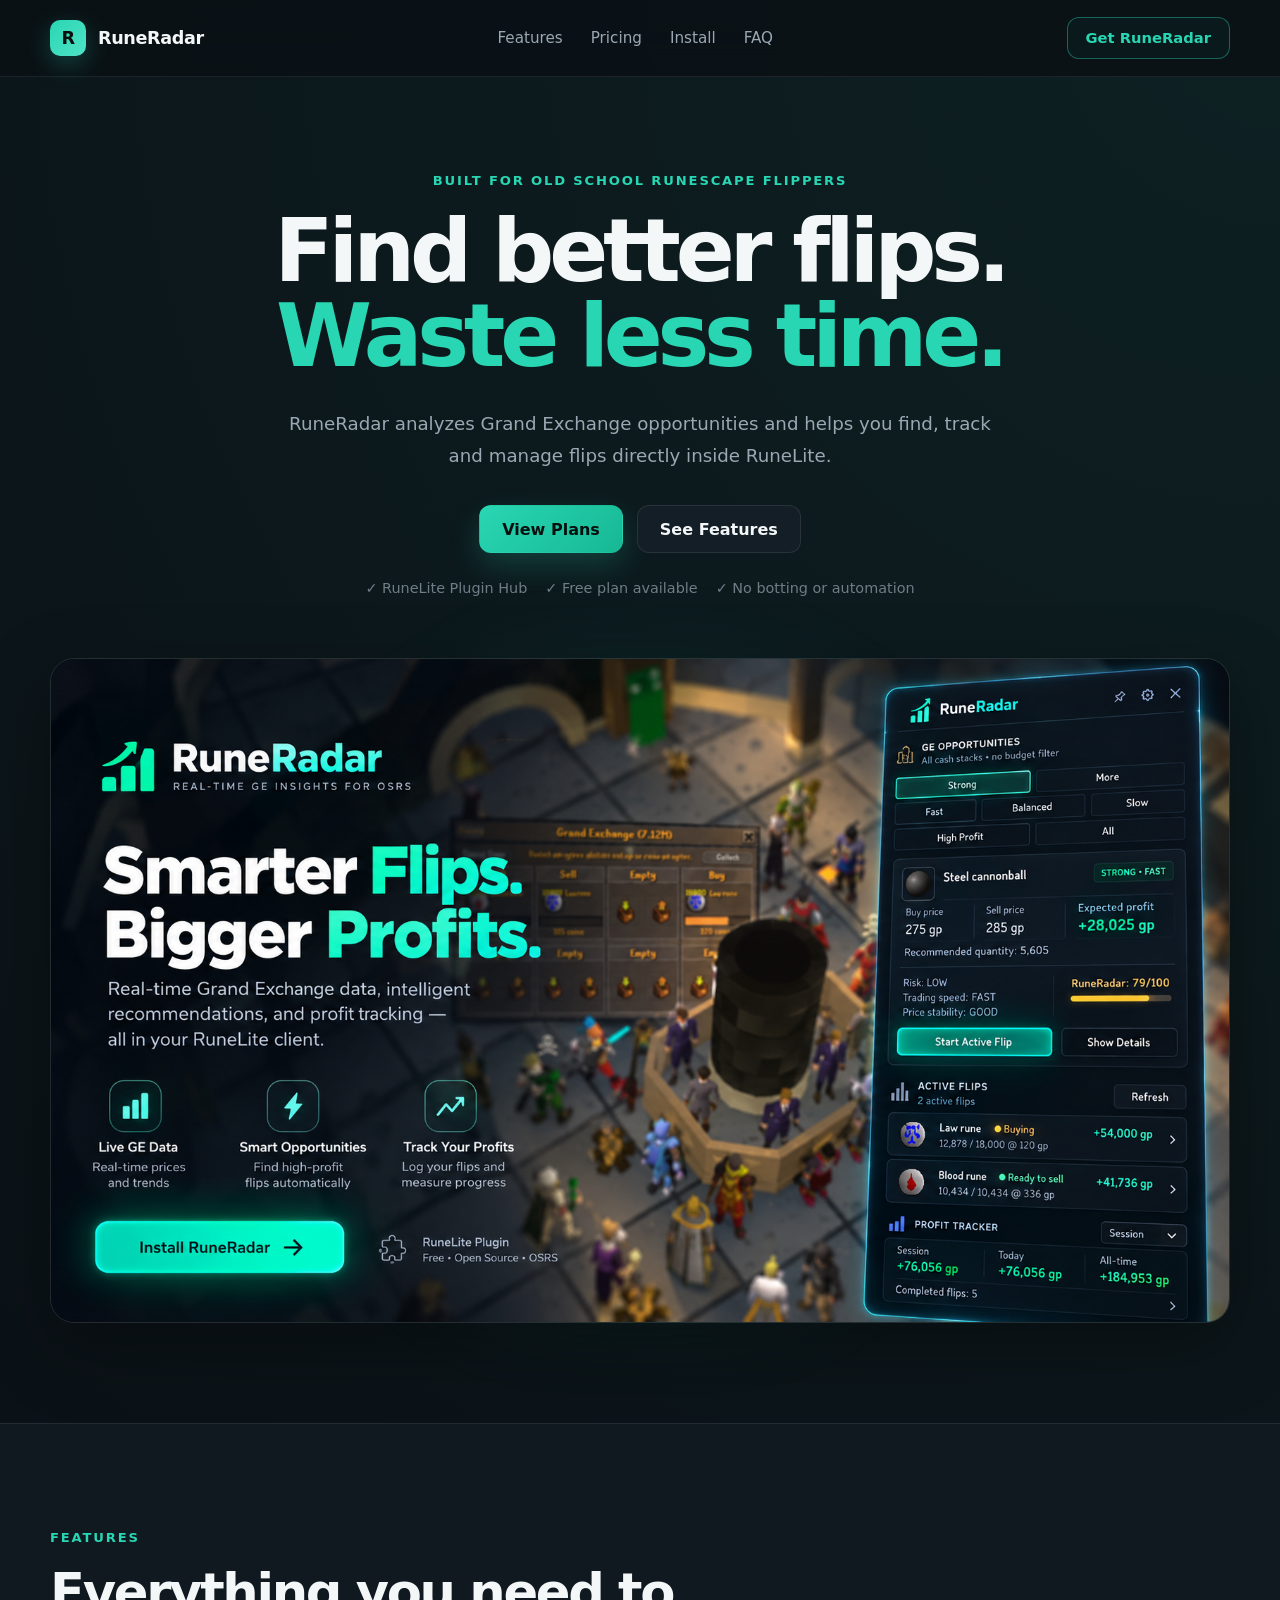
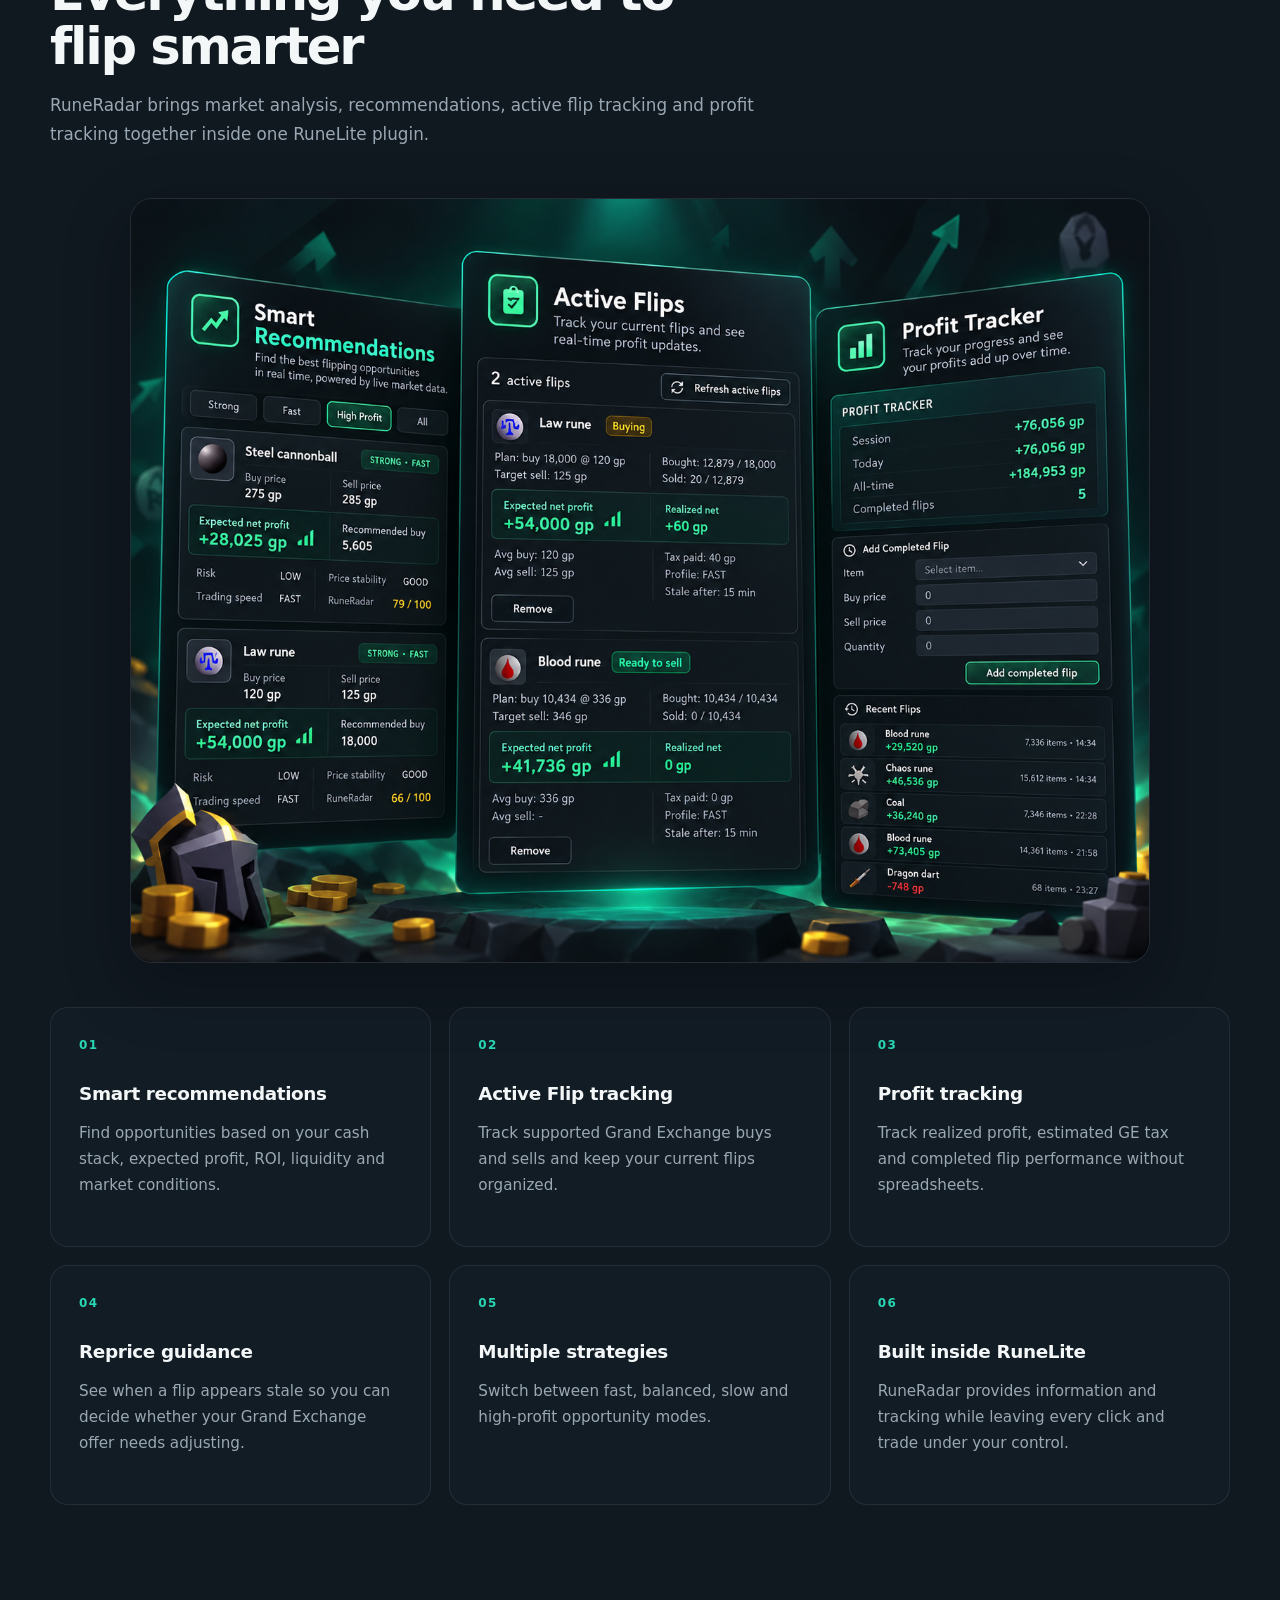
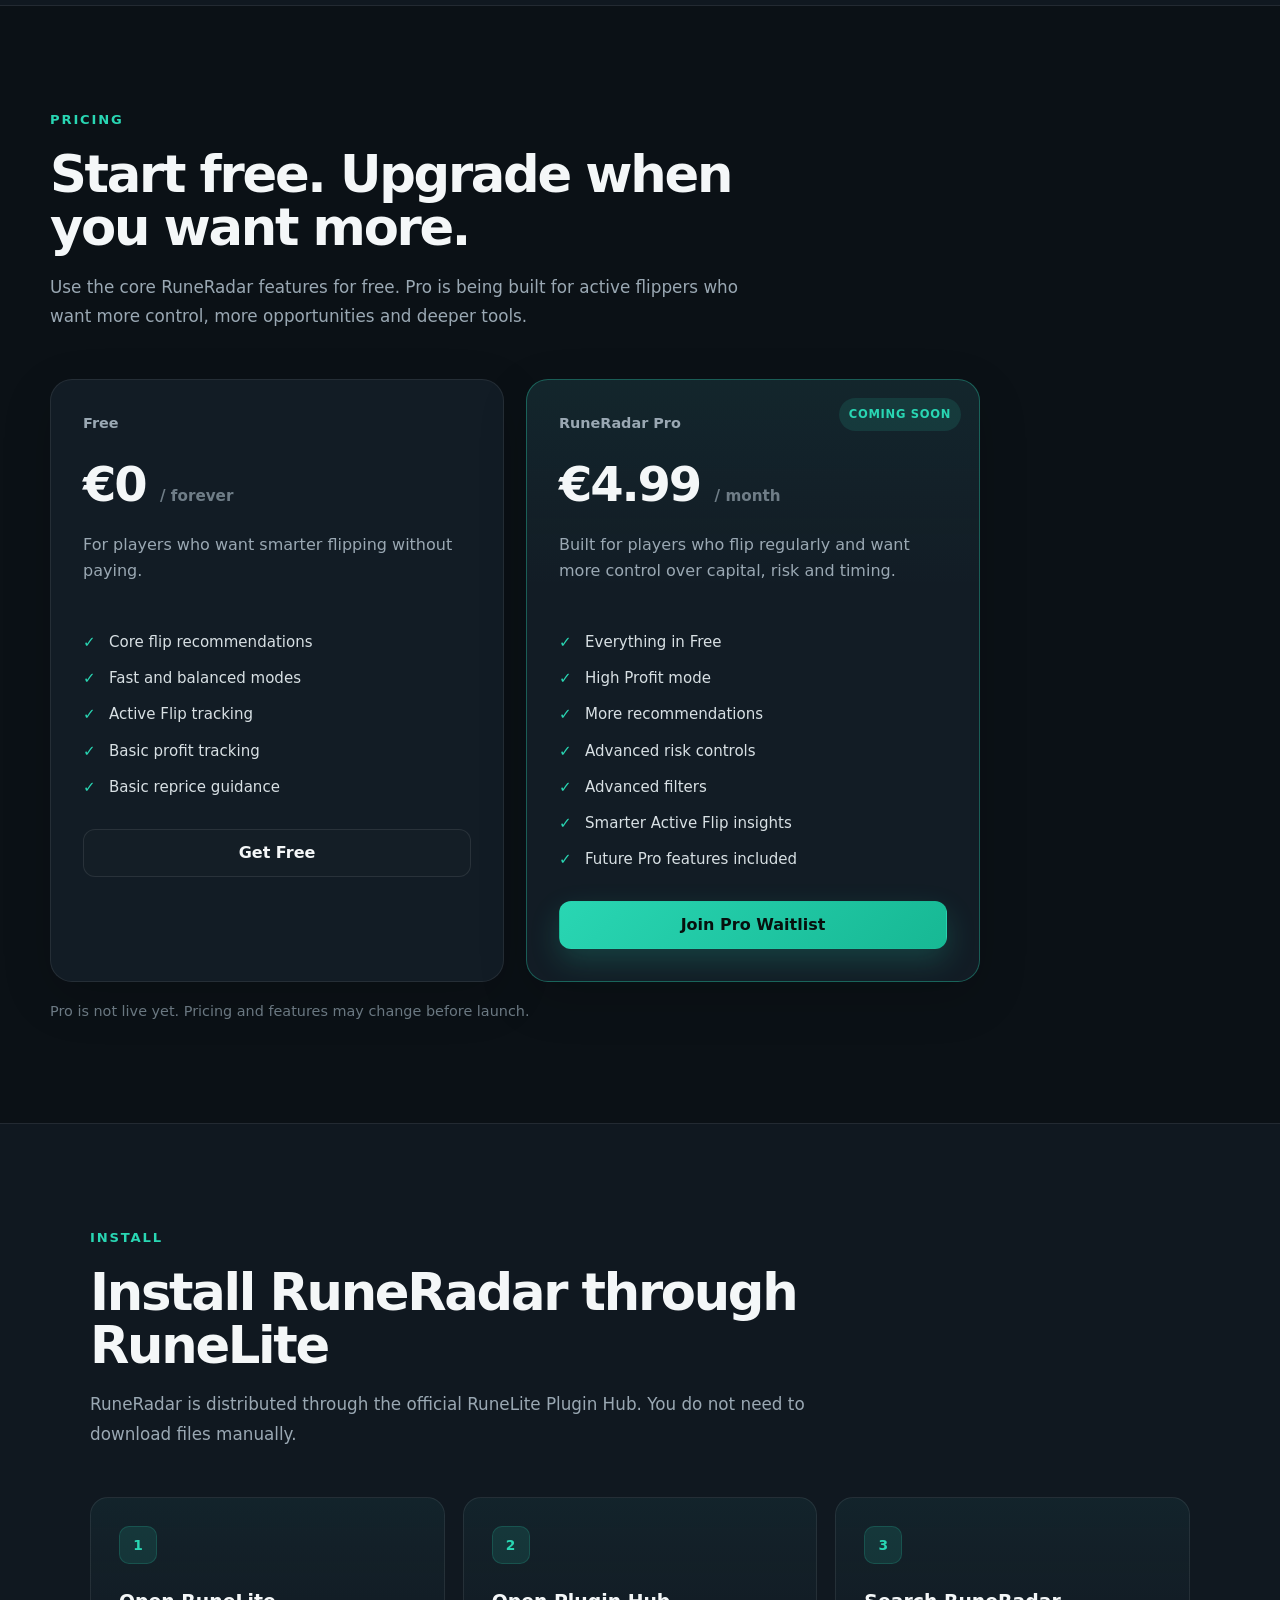
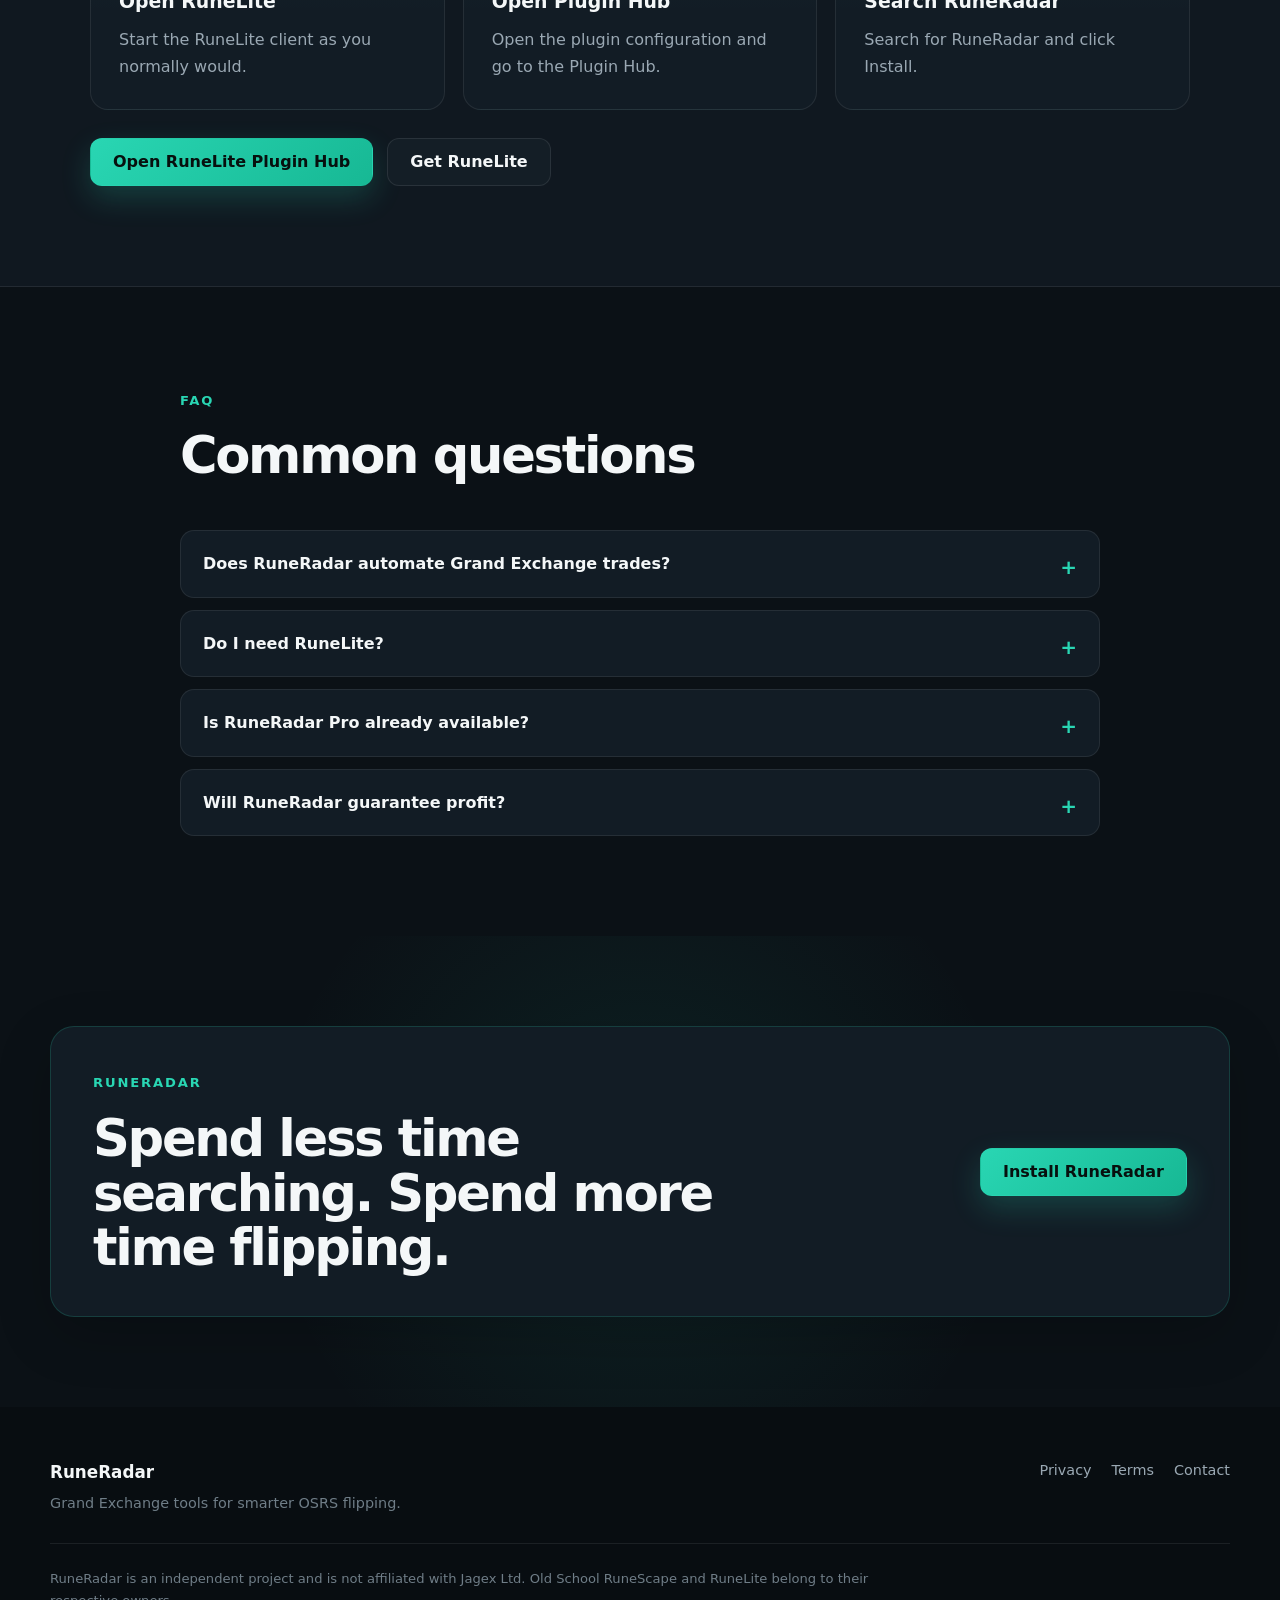
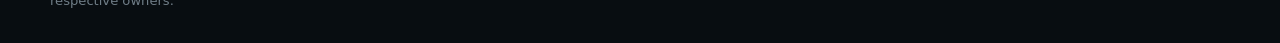
==== index.html @ 1a6849d8 "Initial RuneRadar website" ====
<!DOCTYPE html>
<html lang="en">
<head>
    <meta charset="UTF-8">
    <meta name="viewport" content="width=device-width, initial-scale=1.0">

    <title>RuneRadar - Smarter Grand Exchange Flipping</title>

    <meta
        name="description"
        content="RuneRadar helps Old School RuneScape players find, track and manage Grand Exchange flipping opportunities directly inside RuneLite."
    >

    <link rel="stylesheet" href="styles.css">
</head>

<body>

    <header class="site-header">
        <div class="container nav">

            <a class="brand" href="#top">
                <div class="brand-icon">R</div>
                <span>RuneRadar</span>
            </a>

            <nav class="nav-links">
                <a href="#features">Features</a>
                <a href="#pricing">Pricing</a>
                <a href="#install">Install</a>
                <a href="#faq">FAQ</a>
            </nav>

            <a
                class="button button-small button-outline"
                href="#install"
            >
                Get RuneRadar
            </a>

        </div>
    </header>

    <main id="top">

        <section class="hero">

            <div class="container">

                <div class="hero-copy hero-copy-centered">

                    <div class="eyebrow">
                        Built for Old School RuneScape flippers
                    </div>

                    <h1>
                        Find better flips.
                        <span>Waste less time.</span>
                    </h1>

                    <p class="hero-text">
                        RuneRadar analyzes Grand Exchange opportunities and helps you
                        find, track and manage flips directly inside RuneLite.
                    </p>

                    <div class="hero-actions">
                        <a class="button button-primary" href="#pricing">
                            View Plans
                        </a>

                        <a class="button button-secondary" href="#features">
                            See Features
                        </a>
                    </div>

                    <div class="hero-notes">
                        <span>✓ RuneLite Plugin Hub</span>
                        <span>✓ Free plan available</span>
                        <span>✓ No botting or automation</span>
                    </div>

                </div>

                <div class="hero-product">
                    <img
                        src="assets/runeradar-hero.png"
                        alt="RuneRadar Grand Exchange flipping dashboard"
                    >
                </div>

            </div>

        </section>

        <section class="section section-dark" id="features">

            <div class="container">

                <div class="section-heading">
                    <p class="eyebrow">Features</p>

                    <h2>
                        Everything you need to flip smarter
                    </h2>

                    <p>
                        RuneRadar brings market analysis, recommendations,
                        active flip tracking and profit tracking together
                        inside one RuneLite plugin.
                    </p>
                </div>

                <div class="features-showcase">
                    <img
                        src="assets/runeradar-features.png"
                        alt="RuneRadar recommendations, active flips and profit tracker"
                    >
                </div>

                <div class="feature-grid">

                    <article class="feature-card">
                        <div class="feature-number">01</div>

                        <h3>
                            Smart recommendations
                        </h3>

                        <p>
                            Find opportunities based on your cash stack,
                            expected profit, ROI, liquidity and market conditions.
                        </p>
                    </article>

                    <article class="feature-card">
                        <div class="feature-number">02</div>

                        <h3>
                            Active Flip tracking
                        </h3>

                        <p>
                            Track supported Grand Exchange buys and sells
                            and keep your current flips organized.
                        </p>
                    </article>

                    <article class="feature-card">
                        <div class="feature-number">03</div>

                        <h3>
                            Profit tracking
                        </h3>

                        <p>
                            Track realized profit, estimated GE tax and
                            completed flip performance without spreadsheets.
                        </p>
                    </article>

                    <article class="feature-card">
                        <div class="feature-number">04</div>

                        <h3>
                            Reprice guidance
                        </h3>

                        <p>
                            See when a flip appears stale so you can decide
                            whether your Grand Exchange offer needs adjusting.
                        </p>
                    </article>

                    <article class="feature-card">
                        <div class="feature-number">05</div>

                        <h3>
                            Multiple strategies
                        </h3>

                        <p>
                            Switch between fast, balanced, slow and
                            high-profit opportunity modes.
                        </p>
                    </article>

                    <article class="feature-card">
                        <div class="feature-number">06</div>

                        <h3>
                            Built inside RuneLite
                        </h3>

                        <p>
                            RuneRadar provides information and tracking while
                            leaving every click and trade under your control.
                        </p>
                    </article>

                </div>

            </div>

        </section>

        <section class="section" id="pricing">

            <div class="container">

                <div class="section-heading">

                    <p class="eyebrow">
                        Pricing
                    </p>

                    <h2>
                        Start free. Upgrade when you want more.
                    </h2>

                    <p>
                        Use the core RuneRadar features for free.
                        Pro is being built for active flippers who want
                        more control, more opportunities and deeper tools.
                    </p>

                </div>

                <div class="pricing-grid">

                    <article class="price-card">

                        <p class="price-name">
                            Free
                        </p>

                        <div class="price">
                            €0
                            <span>/ forever</span>
                        </div>

                        <p class="price-description">
                            For players who want smarter flipping without paying.
                        </p>

                        <ul>
                            <li>Core flip recommendations</li>
                            <li>Fast and balanced modes</li>
                            <li>Active Flip tracking</li>
                            <li>Basic profit tracking</li>
                            <li>Basic reprice guidance</li>
                        </ul>

                        <a
                            class="button button-secondary full-width"
                            href="#install"
                        >
                            Get Free
                        </a>

                    </article>

                    <article class="price-card price-card-pro">

                        <div class="popular-badge">
                            Coming Soon
                        </div>

                        <p class="price-name">
                            RuneRadar Pro
                        </p>

                        <div class="price">
                            €4.99
                            <span>/ month</span>
                        </div>

                        <p class="price-description">
                            Built for players who flip regularly and want
                            more control over capital, risk and timing.
                        </p>

                        <ul>
                            <li>Everything in Free</li>
                            <li>High Profit mode</li>
                            <li>More recommendations</li>
                            <li>Advanced risk controls</li>
                            <li>Advanced filters</li>
                            <li>Smarter Active Flip insights</li>
                            <li>Future Pro features included</li>
                        </ul>

                        <button
                            class="button button-primary full-width"
                            id="upgradeButton"
                            type="button"
                        >
                            Join Pro Waitlist
                        </button>

                    </article>

                </div>

                <p class="pricing-note">
                    Pro is not live yet. Pricing and features may change before launch.
                </p>

            </div>

        </section>

        <section class="section section-dark" id="install">

            <div class="container install-container">

                <div class="section-heading">
                    <p class="eyebrow">Install</p>

                    <h2>
                        Install RuneRadar through RuneLite
                    </h2>

                    <p>
                        RuneRadar is distributed through the official RuneLite
                        Plugin Hub. You do not need to download files manually.
                    </p>
                </div>

                <div class="install-grid">

                    <article class="install-step">
                        <div class="install-number">1</div>
                        <h3>Open RuneLite</h3>
                        <p>
                            Start the RuneLite client as you normally would.
                        </p>
                    </article>

                    <article class="install-step">
                        <div class="install-number">2</div>
                        <h3>Open Plugin Hub</h3>
                        <p>
                            Open the plugin configuration and go to the Plugin Hub.
                        </p>
                    </article>

                    <article class="install-step">
                        <div class="install-number">3</div>
                        <h3>Search RuneRadar</h3>
                        <p>
                            Search for RuneRadar and click Install.
                        </p>
                    </article>

                </div>

                <div class="install-actions">
                    <a
                        class="button button-primary"
                        href="https://runelite.net/plugin-hub/"
                        target="_blank"
                        rel="noopener noreferrer"
                    >
                        Open RuneLite Plugin Hub
                    </a>

                    <a
                        class="button button-secondary"
                        href="https://runelite.net/"
                        target="_blank"
                        rel="noopener noreferrer"
                    >
                        Get RuneLite
                    </a>
                </div>

            </div>

        </section>

        <section class="section" id="faq">

            <div class="container faq-container">

                <div class="section-heading">

                    <p class="eyebrow">
                        FAQ
                    </p>

                    <h2>
                        Common questions
                    </h2>

                </div>

                <div class="faq-list">

                    <details>

                        <summary>
                            Does RuneRadar automate Grand Exchange trades?
                        </summary>

                        <p>
                            No. RuneRadar provides market information,
                            tracking and guidance. You remain in control
                            of all clicks and trades.
                        </p>

                    </details>

                    <details>

                        <summary>
                            Do I need RuneLite?
                        </summary>

                        <p>
                            Yes. RuneRadar is built as a RuneLite plugin
                            and is distributed through the RuneLite Plugin Hub.
                        </p>

                    </details>

                    <details>

                        <summary>
                            Is RuneRadar Pro already available?
                        </summary>

                        <p>
                            Not yet. The Pro version is being prepared
                            alongside the payment and account system.
                        </p>

                    </details>

                    <details>

                        <summary>
                            Will RuneRadar guarantee profit?
                        </summary>

                        <p>
                            No. Grand Exchange prices change constantly.
                            RuneRadar helps surface opportunities,
                            but every trade still carries market risk.
                        </p>

                    </details>

                </div>

            </div>

        </section>

        <section class="final-cta">

            <div class="container final-cta-inner">

                <div>

                    <p class="eyebrow">
                        RuneRadar
                    </p>

                    <h2>
                        Spend less time searching.
                        Spend more time flipping.
                    </h2>

                </div>

                <a
                    class="button button-primary"
                    href="#install"
                >
                    Install RuneRadar
                </a>

            </div>

        </section>

    </main>

    <footer class="site-footer">

        <div class="container footer-content">

            <div>
                <strong>
                    RuneRadar
                </strong>

                <p>
                    Grand Exchange tools for smarter OSRS flipping.
                </p>
            </div>

            <div class="footer-links">
                <a href="privacy.html">Privacy</a>
                <a href="terms.html">Terms</a>
                <a href="contact.html">Contact</a>
            </div>

        </div>

        <div class="container footer-bottom">

            <p>
                RuneRadar is an independent project and is not affiliated with
                Jagex Ltd. Old School RuneScape and RuneLite belong to their
                respective owners.
            </p>

        </div>

    </footer>

    <script src="script.js"></script>

</body>
</html>
---- styles.css ----
:root {
    --bg: #0b1116;
    --bg-soft: #101820;
    --bg-card: #121c25;
    --bg-card-hover: #17232d;
    --line: rgba(255, 255, 255, 0.08);

    --text: #f4f7f8;
    --muted: #9aa8b3;
    --muted-2: #6f7d87;

    --accent: #29d6b3;
    --accent-2: #17b894;
    --accent-soft: rgba(41, 214, 179, 0.12);

    --gold: #f0c25a;
    --danger: #ff7070;

    --radius: 18px;
    --container: 1180px;

    --shadow: 0 24px 70px rgba(0, 0, 0, 0.34);
}

* {
    box-sizing: border-box;
    margin: 0;
    padding: 0;
}

html {
    scroll-behavior: smooth;
}

body {
    min-height: 100vh;
    background:
        radial-gradient(
            circle at top right,
            rgba(41, 214, 179, 0.08),
            transparent 30%
        ),
        var(--bg);
    color: var(--text);
    font-family:
        Inter,
        ui-sans-serif,
        system-ui,
        -apple-system,
        BlinkMacSystemFont,
        "Segoe UI",
        sans-serif;
    line-height: 1.6;
}

a {
    color: inherit;
    text-decoration: none;
}

button,
a {
    -webkit-tap-highlight-color: transparent;
}

button {
    font: inherit;
}

img {
    max-width: 100%;
}

.container {
    width: min(calc(100% - 40px), var(--container));
    margin: 0 auto;
}

/* HEADER */

.site-header {
    position: sticky;
    top: 0;
    z-index: 100;
    background: rgba(11, 17, 22, 0.86);
    backdrop-filter: blur(18px);
    border-bottom: 1px solid var(--line);
}

.nav {
    min-height: 76px;
    display: flex;
    align-items: center;
    justify-content: space-between;
    gap: 24px;
}

.brand {
    display: inline-flex;
    align-items: center;
    gap: 12px;
    font-weight: 800;
    font-size: 1.1rem;
    letter-spacing: -0.02em;
}

.brand-icon {
    width: 36px;
    height: 36px;
    display: grid;
    place-items: center;
    border-radius: 10px;
    background:
        linear-gradient(
            135deg,
            var(--accent),
            #4fe3c7
        );
    color: #07100e;
    font-weight: 900;
    box-shadow: 0 8px 24px rgba(41, 214, 179, 0.25);
}

.nav-links {
    display: flex;
    align-items: center;
    gap: 28px;
}

.nav-links a {
    color: var(--muted);
    font-size: 0.95rem;
    transition:
        color 0.2s ease,
        transform 0.2s ease;
}

.nav-links a:hover {
    color: var(--text);
    transform: translateY(-1px);
}

/* BUTTONS */

.button {
    min-height: 48px;
    display: inline-flex;
    align-items: center;
    justify-content: center;
    padding: 0 22px;
    border-radius: 12px;
    border: 1px solid transparent;
    font-weight: 800;
    cursor: pointer;
    transition:
        transform 0.2s ease,
        background 0.2s ease,
        border-color 0.2s ease,
        box-shadow 0.2s ease;
}

.button:hover {
    transform: translateY(-2px);
}

.button-small {
    min-height: 42px;
    padding: 0 18px;
    font-size: 0.92rem;
}

.button-primary {
    background:
        linear-gradient(
            135deg,
            var(--accent),
            var(--accent-2)
        );
    color: #07100e;
    box-shadow: 0 12px 30px rgba(41, 214, 179, 0.2);
}

.button-primary:hover {
    box-shadow: 0 14px 36px rgba(41, 214, 179, 0.3);
}

.button-secondary {
    background: #141e26;
    border-color: rgba(255, 255, 255, 0.09);
    color: var(--text);
}

.button-secondary:hover {
    background: #19252e;
    border-color: rgba(255, 255, 255, 0.15);
}

.button-outline {
    border-color: rgba(41, 214, 179, 0.4);
    color: var(--accent);
    background: rgba(41, 214, 179, 0.04);
}

.button-outline:hover {
    background: rgba(41, 214, 179, 0.1);
}

.full-width {
    width: 100%;
}

/* HERO */

.hero {
    padding: 90px 0 100px;
    overflow: hidden;
}

.hero-copy-centered {
    max-width: 860px;
    margin: 0 auto;
    text-align: center;
}

.eyebrow {
    display: inline-flex;
    align-items: center;
    gap: 8px;
    color: var(--accent);
    font-size: 0.82rem;
    font-weight: 900;
    text-transform: uppercase;
    letter-spacing: 0.14em;
    margin-bottom: 18px;
}

.hero h1 {
    font-size: clamp(3.2rem, 6.8vw, 6.2rem);
    line-height: 0.98;
    letter-spacing: -0.06em;
}

.hero h1 span {
    display: block;
    color: var(--accent);
}

.hero-text {
    max-width: 720px;
    margin: 28px auto 0;
    color: var(--muted);
    font-size: 1.14rem;
    line-height: 1.75;
}

.hero-actions {
    display: flex;
    justify-content: center;
    flex-wrap: wrap;
    gap: 14px;
    margin-top: 34px;
}

.hero-notes {
    display: flex;
    justify-content: center;
    flex-wrap: wrap;
    gap: 18px;
    margin-top: 24px;
    color: var(--muted-2);
    font-size: 0.9rem;
}

.hero-product {
    position: relative;
    margin-top: 58px;
    border-radius: 26px;
}

.hero-product::before {
    content: "";
    position: absolute;
    inset: -40px 8%;
    z-index: -1;
    background:
        radial-gradient(
            circle at center,
            rgba(41, 214, 179, 0.18),
            transparent 66%
        );
    filter: blur(26px);
}

.hero-product img {
    display: block;
    width: 100%;
    max-width: 1180px;
    margin: 0 auto;
    border-radius: 24px;
    border: 1px solid rgba(255, 255, 255, 0.1);
    box-shadow: var(--shadow);
}

/* GENERAL SECTIONS */

.section {
    padding: 100px 0;
}

.section-dark {
    background: var(--bg-soft);
    border-top: 1px solid var(--line);
    border-bottom: 1px solid var(--line);
}

.section-heading {
    max-width: 720px;
    margin-bottom: 48px;
}

.section-heading h1,
.section-heading h2 {
    line-height: 1.04;
    letter-spacing: -0.045em;
}

.section-heading h1 {
    font-size: clamp(2.4rem, 4.8vw, 4.4rem);
}

.section-heading h2 {
    font-size: clamp(2.1rem, 4vw, 3.7rem);
}

.section-heading > p:not(.eyebrow) {
    margin-top: 18px;
    color: var(--muted);
    font-size: 1.05rem;
    line-height: 1.75;
}

/* FEATURE SHOWCASE */

.features-showcase {
    position: relative;
    margin-bottom: 44px;
}

.features-showcase::before {
    content: "";
    position: absolute;
    inset: 10% 12%;
    z-index: 0;
    background:
        radial-gradient(
            circle,
            rgba(41, 214, 179, 0.16),
            transparent 68%
        );
    filter: blur(34px);
}

.features-showcase img {
    position: relative;
    z-index: 1;
    display: block;
    width: 100%;
    max-width: 1020px;
    margin: 0 auto;
    border-radius: 22px;
    border: 1px solid rgba(255, 255, 255, 0.09);
    box-shadow: 0 22px 65px rgba(0, 0, 0, 0.28);
}

/* FEATURE CARDS */

.feature-grid {
    display: grid;
    grid-template-columns: repeat(3, minmax(0, 1fr));
    gap: 18px;
}

.feature-card {
    min-height: 240px;
    padding: 28px;
    border-radius: var(--radius);
    border: 1px solid var(--line);
    background: var(--bg-card);
    transition:
        transform 0.2s ease,
        background 0.2s ease,
        border-color 0.2s ease;
}

.feature-card:hover {
    transform: translateY(-4px);
    background: var(--bg-card-hover);
    border-color: rgba(41, 214, 179, 0.18);
}

.feature-number {
    color: var(--accent);
    font-size: 0.75rem;
    font-weight: 900;
    letter-spacing: 0.12em;
    margin-bottom: 24px;
}

.feature-card h2,
.feature-card h3 {
    letter-spacing: -0.02em;
}

.feature-card h2 {
    font-size: 1.35rem;
    margin-bottom: 12px;
}

.feature-card h3 {
    font-size: 1.15rem;
    margin-bottom: 12px;
}

.feature-card p {
    color: var(--muted);
    font-size: 0.95rem;
    line-height: 1.7;
}

.feature-card ul {
    padding-left: 22px;
    margin-top: 10px;
    color: var(--muted);
}

.feature-card li {
    margin-bottom: 7px;
}

/* INSTALL */

.install-container {
    max-width: 1100px;
}

.install-grid {
    display: grid;
    grid-template-columns: repeat(3, minmax(0, 1fr));
    gap: 18px;
}

.install-step {
    position: relative;
    padding: 28px;
    border-radius: 18px;
    background:
        linear-gradient(
            180deg,
            rgba(41, 214, 179, 0.04),
            transparent 55%
        ),
        var(--bg-card);
    border: 1px solid var(--line);
}

.install-step h3 {
    font-size: 1.18rem;
    margin-bottom: 10px;
}

.install-step p {
    color: var(--muted);
    line-height: 1.7;
}

.install-number {
    width: 38px;
    height: 38px;
    display: grid;
    place-items: center;
    margin-bottom: 22px;
    border-radius: 10px;
    background: var(--accent-soft);
    color: var(--accent);
    border: 1px solid rgba(41, 214, 179, 0.18);
    font-size: 0.86rem;
    font-weight: 900;
}

.install-actions {
    display: flex;
    flex-wrap: wrap;
    gap: 14px;
    margin-top: 28px;
}

/* PRICING */

.pricing-grid {
    display: grid;
    grid-template-columns: repeat(2, minmax(0, 1fr));
    gap: 22px;
    max-width: 930px;
}

.price-card {
    position: relative;
    padding: 32px;
    border-radius: 22px;
    border: 1px solid var(--line);
    background: var(--bg-card);
    box-shadow: 0 16px 50px rgba(0, 0, 0, 0.16);
}

.price-card-pro {
    border-color: rgba(41, 214, 179, 0.35);
    background:
        linear-gradient(
            180deg,
            rgba(41, 214, 179, 0.05),
            transparent 35%
        ),
        var(--bg-card);
}

.popular-badge {
    position: absolute;
    top: 18px;
    right: 18px;
    padding: 7px 10px;
    border-radius: 999px;
    background: var(--accent-soft);
    color: var(--accent);
    font-size: 0.72rem;
    font-weight: 900;
    letter-spacing: 0.06em;
    text-transform: uppercase;
}

.price-name {
    color: var(--muted);
    font-size: 0.9rem;
    font-weight: 800;
    margin-bottom: 10px;
}

.price {
    font-size: 3rem;
    font-weight: 900;
    letter-spacing: -0.045em;
}

.price span {
    font-size: 0.95rem;
    font-weight: 600;
    color: var(--muted-2);
    letter-spacing: 0;
}

.price-description {
    margin-top: 10px;
    color: var(--muted);
    min-height: 70px;
}

.price-card ul {
    list-style: none;
    display: grid;
    gap: 12px;
    margin: 28px 0 30px;
}

.price-card li {
    position: relative;
    padding-left: 26px;
    color: #d8e0e4;
    font-size: 0.94rem;
}

.price-card li::before {
    content: "✓";
    position: absolute;
    left: 0;
    top: 0;
    color: var(--accent);
    font-weight: 900;
}

.pricing-note {
    margin-top: 18px;
    color: var(--muted-2);
    font-size: 0.9rem;
}

/* FAQ */

.faq-container {
    max-width: 920px;
}

.faq-list {
    display: grid;
    gap: 12px;
}

.faq-list details {
    border: 1px solid var(--line);
    border-radius: 14px;
    background: var(--bg-card);
    overflow: hidden;
}

.faq-list summary {
    cursor: pointer;
    list-style: none;
    padding: 20px 22px;
    font-weight: 800;
}

.faq-list summary::-webkit-details-marker {
    display: none;
}

.faq-list summary::after {
    content: "+";
    float: right;
    color: var(--accent);
    font-size: 1.25rem;
    transition: transform 0.2s ease;
}

.faq-list details[open] summary::after {
    transform: rotate(45deg);
}

.faq-list details p {
    padding: 0 22px 22px;
    color: var(--muted);
    line-height: 1.7;
}

/* LEGAL PAGES */

.faq-container > .feature-card {
    min-height: auto;
}

.faq-container > .feature-card h2 {
    margin-top: 26px;
    margin-bottom: 8px;
}

.faq-container > .feature-card h2:first-child {
    margin-top: 0;
}

.faq-container > .feature-card p {
    font-size: 0.98rem;
    line-height: 1.8;
}

.faq-container > .feature-card ul {
    margin-top: 12px;
    margin-bottom: 8px;
}

.faq-container > .feature-card .button {
    margin-top: 4px;
}

/* FINAL CTA */

.final-cta {
    padding: 90px 0;
    background:
        radial-gradient(
            circle at center,
            rgba(41, 214, 179, 0.09),
            transparent 55%
        );
}

.final-cta-inner {
    display: flex;
    align-items: center;
    justify-content: space-between;
    gap: 40px;
    padding: 42px;
    border-radius: 24px;
    background: var(--bg-card);
    border: 1px solid rgba(41, 214, 179, 0.18);
    box-shadow: 0 18px 55px rgba(0, 0, 0, 0.18);
}

.final-cta-inner h2 {
    max-width: 700px;
    font-size: clamp(2rem, 4vw, 3.4rem);
    line-height: 1.06;
    letter-spacing: -0.045em;
}

/* FOOTER */

.site-footer {
    padding: 52px 0 32px;
    background: #080d11;
}

.footer-content {
    display: flex;
    justify-content: space-between;
    gap: 30px;
    padding-bottom: 28px;
}

.footer-content strong {
    display: block;
    font-size: 1.05rem;
    margin-bottom: 6px;
}

.footer-content p {
    color: var(--muted-2);
    font-size: 0.9rem;
}

.footer-links {
    display: flex;
    flex-wrap: wrap;
    gap: 20px;
}

.footer-links a {
    color: var(--muted);
    font-size: 0.9rem;
}

.footer-links a:hover {
    color: var(--text);
}

.footer-bottom {
    padding-top: 24px;
    border-top: 1px solid var(--line);
}

.footer-bottom p {
    color: var(--muted-2);
    font-size: 0.82rem;
    line-height: 1.65;
    max-width: 850px;
}

/* RESPONSIVE */

@media (max-width: 980px) {
    .hero {
        padding-top: 74px;
    }

    .feature-grid {
        grid-template-columns: repeat(2, minmax(0, 1fr));
    }

    .install-grid {
        grid-template-columns: 1fr;
    }

    .final-cta-inner {
        align-items: flex-start;
        flex-direction: column;
    }
}

@media (max-width: 760px) {
    .nav {
        min-height: 68px;
    }

    .nav-links {
        display: none;
    }

    .hero {
        padding: 66px 0 72px;
    }

    .hero h1 {
        font-size: clamp(2.8rem, 13vw, 4.7rem);
    }

    .hero-text {
        font-size: 1rem;
    }

    .hero-product {
        margin-top: 42px;
    }

    .section {
        padding: 76px 0;
    }

    .feature-grid {
        grid-template-columns: 1fr;
    }

    .pricing-grid {
        grid-template-columns: 1fr;
    }

    .price-description {
        min-height: auto;
    }

    .footer-content {
        flex-direction: column;
    }
}

@media (max-width: 520px) {
    .container {
        width: min(calc(100% - 26px), var(--container));
    }

    .site-header .button-small {
        padding: 0 13px;
        font-size: 0.84rem;
    }

    .brand span {
        font-size: 0.98rem;
    }

    .hero-actions,
    .install-actions {
        flex-direction: column;
    }

    .hero-actions .button,
    .install-actions .button {
        width: 100%;
    }

    .hero-notes {
        display: grid;
        gap: 8px;
    }

    .hero-product img,
    .features-showcase img {
        border-radius: 16px;
    }

    .price-card {
        padding: 24px;
    }

    .popular-badge {
        position: static;
        display: inline-flex;
        margin-bottom: 18px;
    }

    .final-cta-inner {
        padding: 28px 22px;
    }

    .final-cta-inner .button {
        width: 100%;
    }

    .feature-card {
        padding: 24px;
    }
}
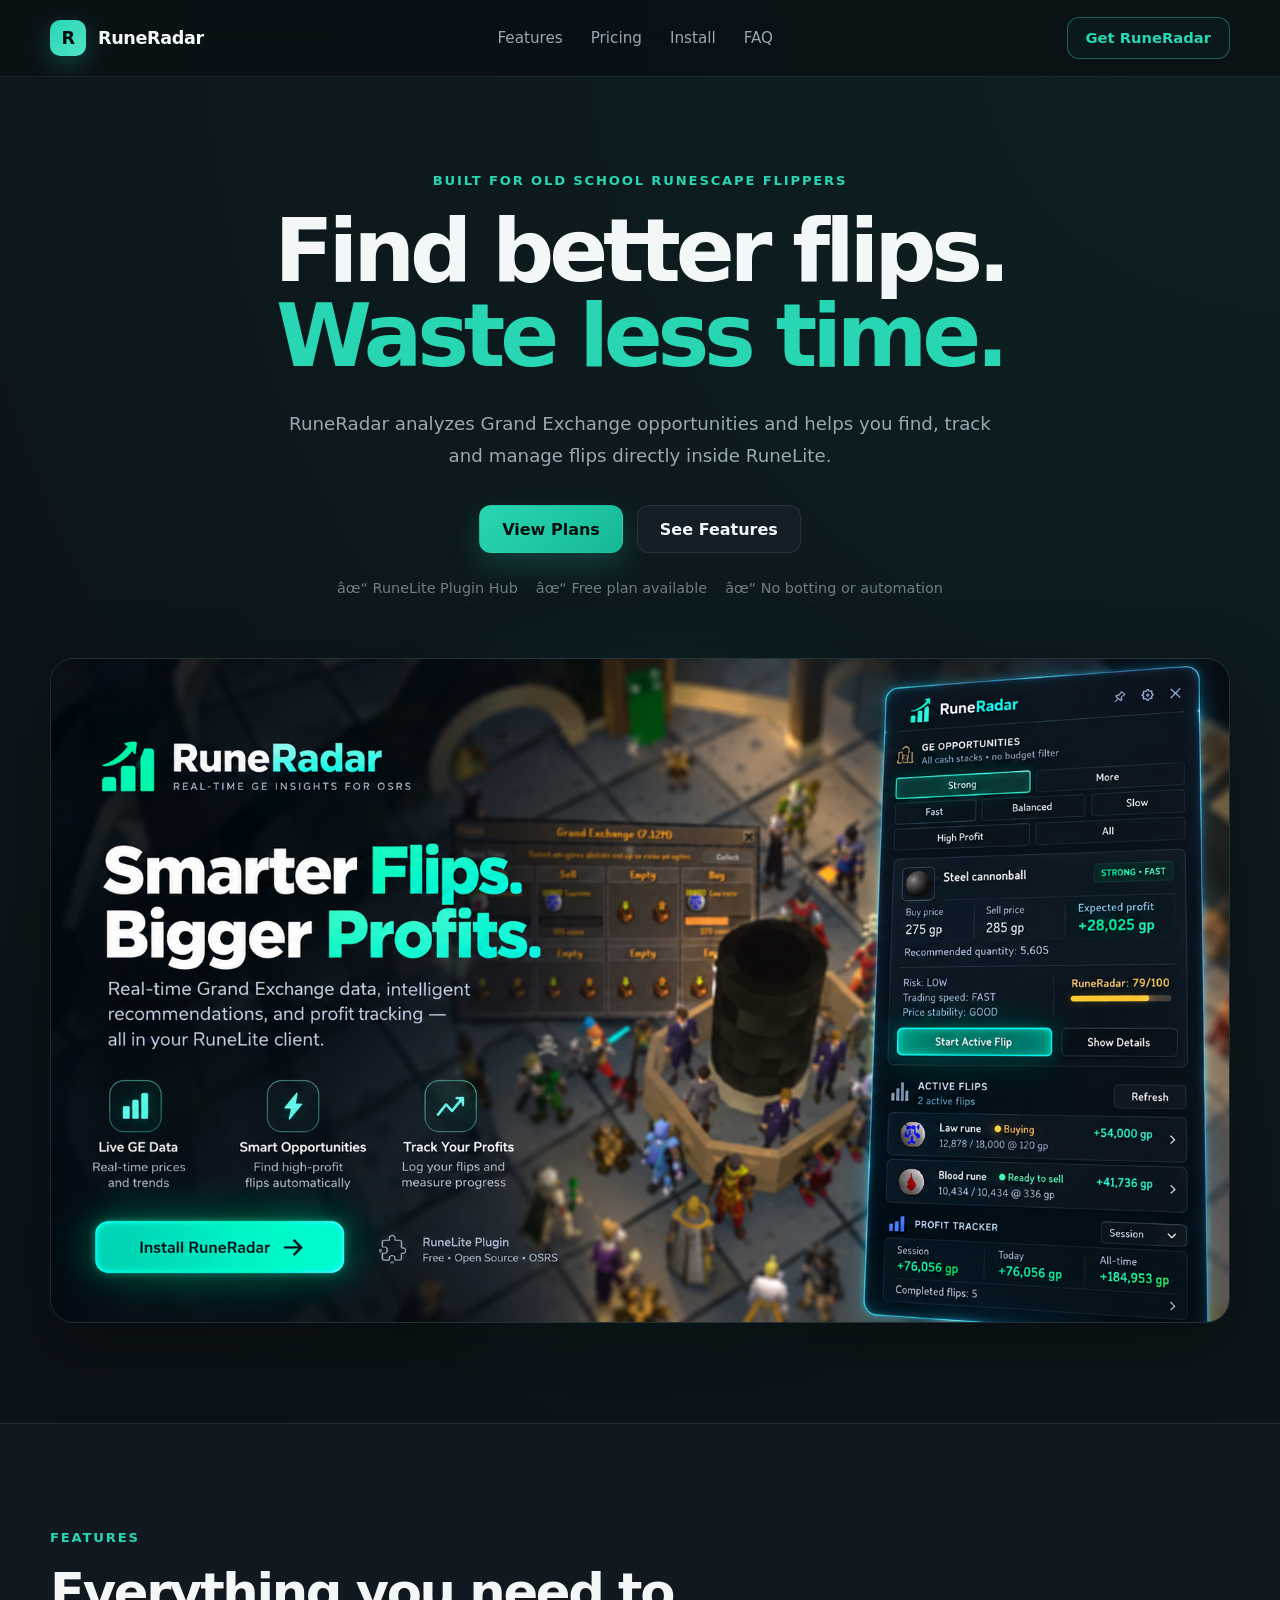
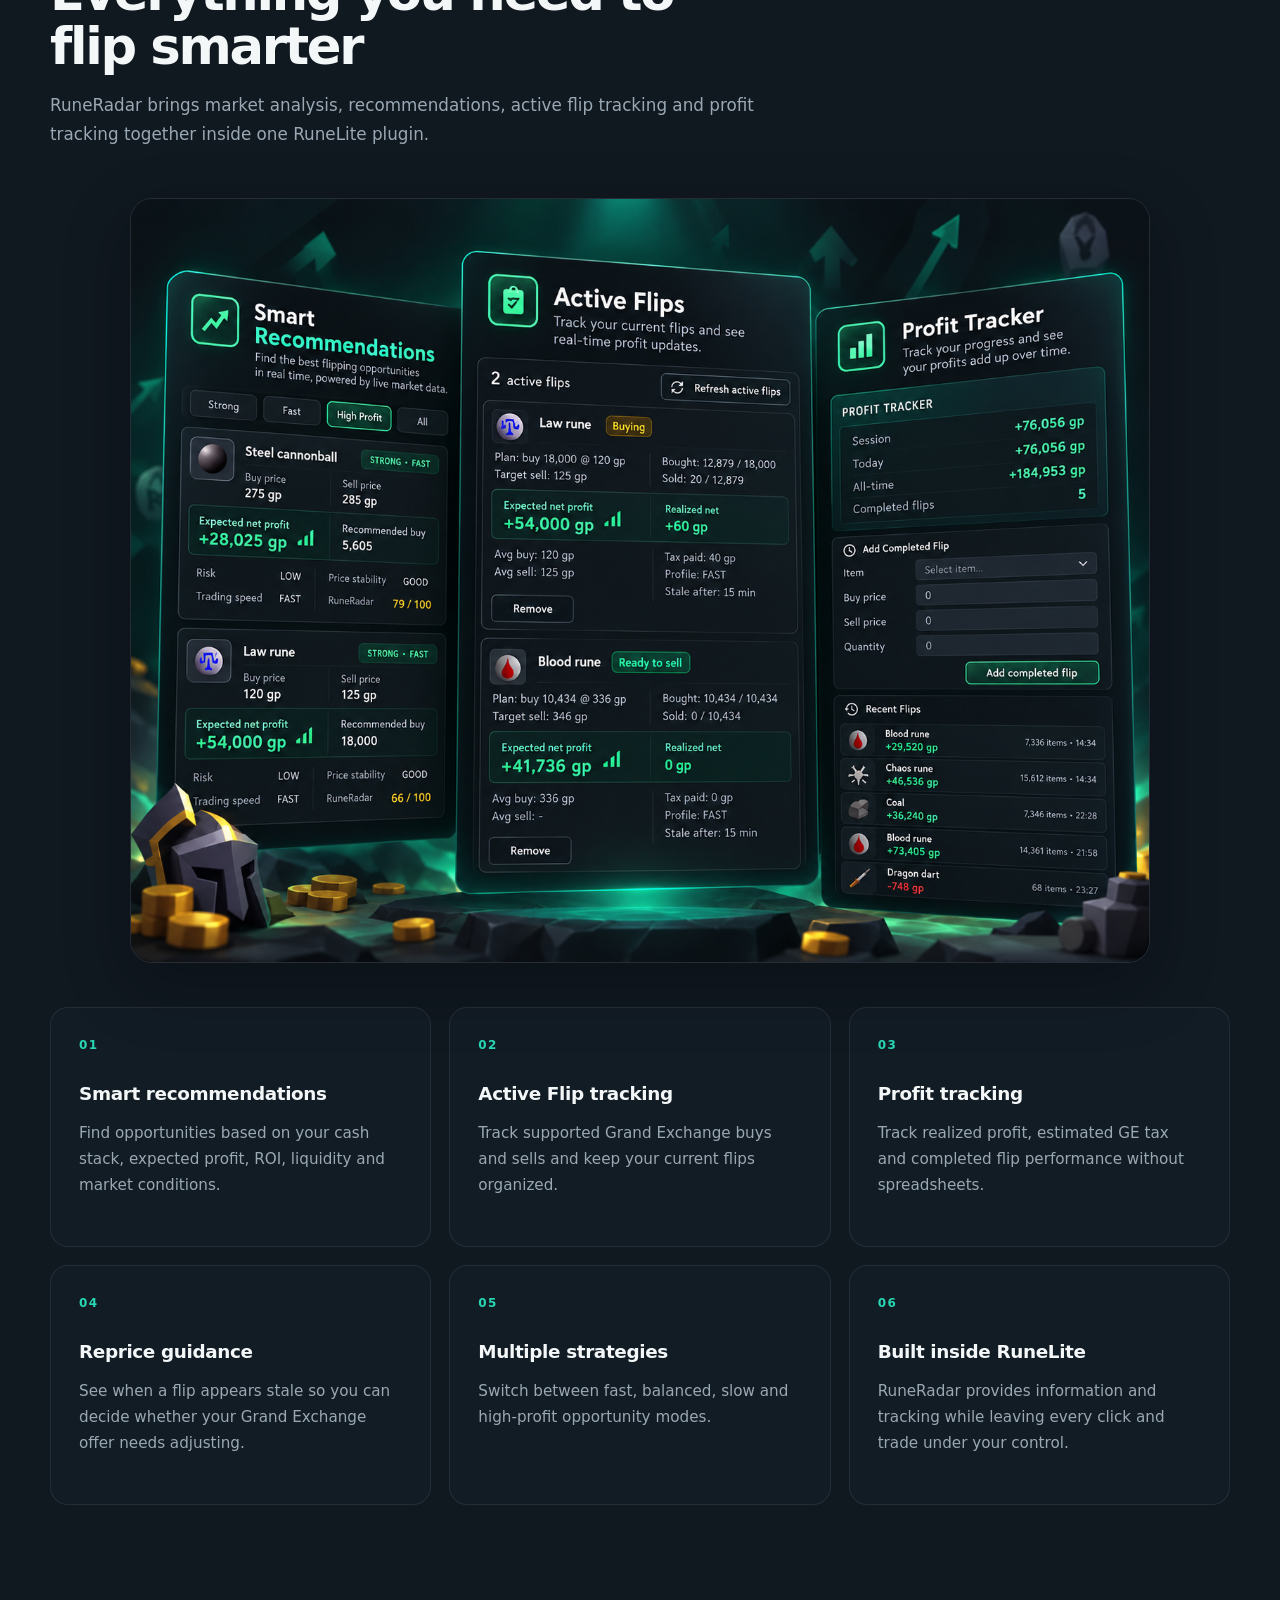
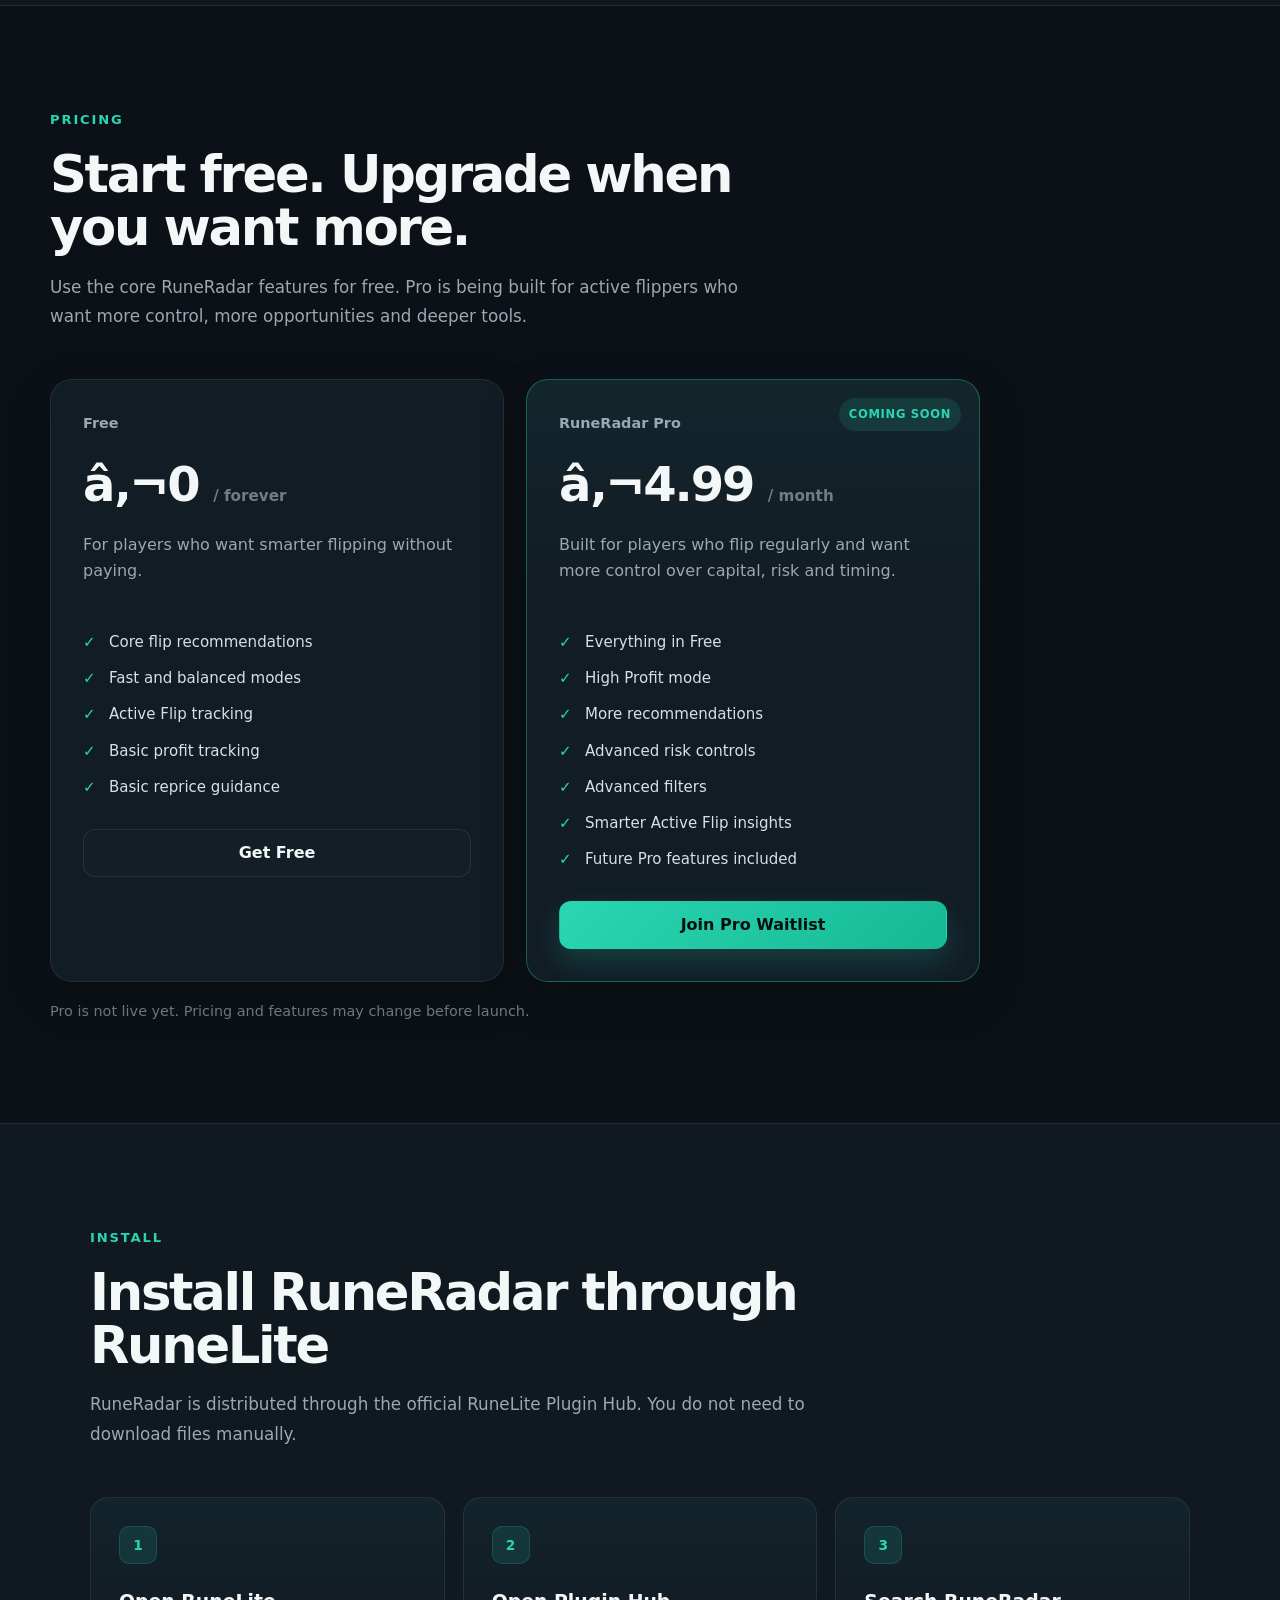
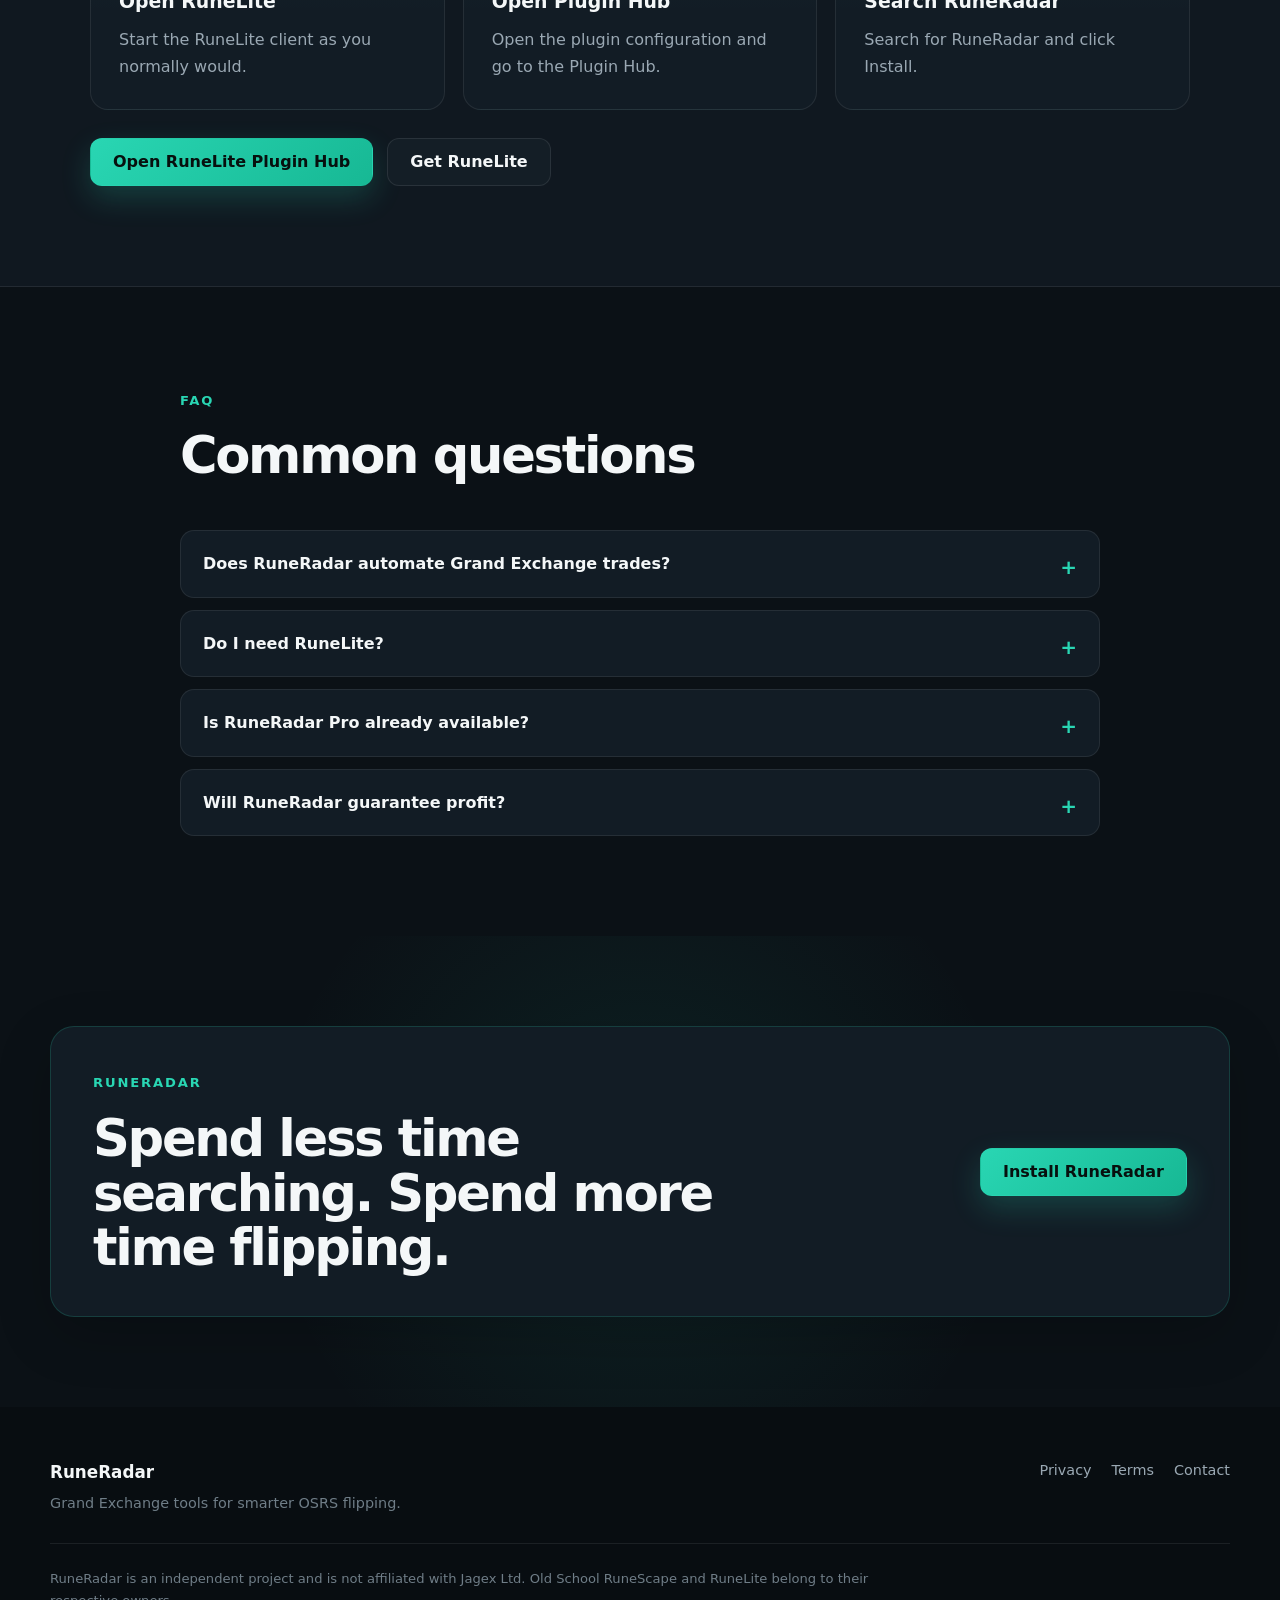
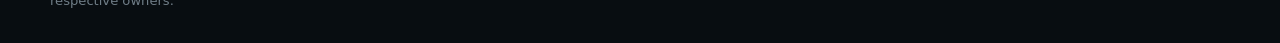
==== commit c0698da5: "Add RuneRadar favicon" ====
--- a/index.html
+++ b/index.html
@@ -1,4 +1,4 @@
-<!DOCTYPE html>
+﻿<!DOCTYPE html>
 <html lang="en">
 <head>
     <meta charset="UTF-8">
@@ -74,9 +74,9 @@
                     </div>
 
                     <div class="hero-notes">
-                        <span>✓ RuneLite Plugin Hub</span>
-                        <span>✓ Free plan available</span>
-                        <span>✓ No botting or automation</span>
+                        <span>âœ“ RuneLite Plugin Hub</span>
+                        <span>âœ“ Free plan available</span>
+                        <span>âœ“ No botting or automation</span>
                     </div>
 
                 </div>
@@ -234,7 +234,7 @@
                         </p>
 
                         <div class="price">
-                            €0
+                            â‚¬0
                             <span>/ forever</span>
                         </div>
 
@@ -270,7 +270,7 @@
                         </p>
 
                         <div class="price">
-                            €4.99
+                            â‚¬4.99
                             <span>/ month</span>
                         </div>
 
@@ -524,3 +524,4 @@
 
 </body>
 </html>
+
--- a/styles.css
+++ b/styles.css
@@ -35,21 +35,21 @@
 body {
     min-height: 100vh;
     background:
-        radial-gradient(
-            circle at top right,
-            rgba(41, 214, 179, 0.08),
-            transparent 30%
-        ),
-        var(--bg);
+            radial-gradient(
+                    circle at top right,
+                    rgba(41, 214, 179, 0.08),
+                    transparent 30%
+            ),
+            var(--bg);
     color: var(--text);
     font-family:
-        Inter,
-        ui-sans-serif,
-        system-ui,
-        -apple-system,
-        BlinkMacSystemFont,
-        "Segoe UI",
-        sans-serif;
+            Inter,
+            ui-sans-serif,
+            system-ui,
+            -apple-system,
+            BlinkMacSystemFont,
+            "Segoe UI",
+            sans-serif;
     line-height: 1.6;
 }
 
@@ -111,11 +111,11 @@
     place-items: center;
     border-radius: 10px;
     background:
-        linear-gradient(
-            135deg,
-            var(--accent),
-            #4fe3c7
-        );
+            linear-gradient(
+                    135deg,
+                    var(--accent),
+                    #4fe3c7
+            );
     color: #07100e;
     font-weight: 900;
     box-shadow: 0 8px 24px rgba(41, 214, 179, 0.25);
@@ -131,8 +131,8 @@
     color: var(--muted);
     font-size: 0.95rem;
     transition:
-        color 0.2s ease,
-        transform 0.2s ease;
+            color 0.2s ease,
+            transform 0.2s ease;
 }
 
 .nav-links a:hover {
@@ -153,10 +153,10 @@
     font-weight: 800;
     cursor: pointer;
     transition:
-        transform 0.2s ease,
-        background 0.2s ease,
-        border-color 0.2s ease,
-        box-shadow 0.2s ease;
+            transform 0.2s ease,
+            background 0.2s ease,
+            border-color 0.2s ease,
+            box-shadow 0.2s ease;
 }
 
 .button:hover {
@@ -171,11 +171,11 @@
 
 .button-primary {
     background:
-        linear-gradient(
-            135deg,
-            var(--accent),
-            var(--accent-2)
-        );
+            linear-gradient(
+                    135deg,
+                    var(--accent),
+                    var(--accent-2)
+            );
     color: #07100e;
     box-shadow: 0 12px 30px rgba(41, 214, 179, 0.2);
 }
@@ -283,11 +283,11 @@
     inset: -40px 8%;
     z-index: -1;
     background:
-        radial-gradient(
-            circle at center,
-            rgba(41, 214, 179, 0.18),
-            transparent 66%
-        );
+            radial-gradient(
+                    circle at center,
+                    rgba(41, 214, 179, 0.18),
+                    transparent 66%
+            );
     filter: blur(26px);
 }
 
@@ -352,11 +352,11 @@
     inset: 10% 12%;
     z-index: 0;
     background:
-        radial-gradient(
-            circle,
-            rgba(41, 214, 179, 0.16),
-            transparent 68%
-        );
+            radial-gradient(
+                    circle,
+                    rgba(41, 214, 179, 0.16),
+                    transparent 68%
+            );
     filter: blur(34px);
 }
 
@@ -387,9 +387,9 @@
     border: 1px solid var(--line);
     background: var(--bg-card);
     transition:
-        transform 0.2s ease,
-        background 0.2s ease,
-        border-color 0.2s ease;
+            transform 0.2s ease,
+            background 0.2s ease,
+            border-color 0.2s ease;
 }
 
 .feature-card:hover {
@@ -454,12 +454,12 @@
     padding: 28px;
     border-radius: 18px;
     background:
-        linear-gradient(
-            180deg,
-            rgba(41, 214, 179, 0.04),
-            transparent 55%
-        ),
-        var(--bg-card);
+            linear-gradient(
+                    180deg,
+                    rgba(41, 214, 179, 0.04),
+                    transparent 55%
+            ),
+            var(--bg-card);
     border: 1px solid var(--line);
 }
 
@@ -515,12 +515,12 @@
 .price-card-pro {
     border-color: rgba(41, 214, 179, 0.35);
     background:
-        linear-gradient(
-            180deg,
-            rgba(41, 214, 179, 0.05),
-            transparent 35%
-        ),
-        var(--bg-card);
+            linear-gradient(
+                    180deg,
+                    rgba(41, 214, 179, 0.05),
+                    transparent 35%
+            ),
+            var(--bg-card);
 }
 
 .popular-badge {
@@ -673,11 +673,11 @@
 .final-cta {
     padding: 90px 0;
     background:
-        radial-gradient(
-            circle at center,
-            rgba(41, 214, 179, 0.09),
-            transparent 55%
-        );
+            radial-gradient(
+                    circle at center,
+                    rgba(41, 214, 179, 0.09),
+                    transparent 55%
+            );
 }
 
 .final-cta-inner {
@@ -874,3 +874,279 @@
         padding: 24px;
     }
 }
+
+/* CONTACT PAGE */
+
+.contact-layout {
+    display: grid;
+    grid-template-columns: minmax(0, 0.9fr) minmax(0, 1.1fr);
+    gap: 48px;
+    align-items: start;
+}
+
+.contact-intro {
+    max-width: 520px;
+}
+
+.contact-intro h1 {
+    font-size: clamp(2.6rem, 5vw, 4.4rem);
+    line-height: 1.02;
+    letter-spacing: -0.05em;
+    margin-bottom: 20px;
+}
+
+.contact-intro > p:not(.eyebrow) {
+    color: var(--muted);
+    font-size: 1.04rem;
+    line-height: 1.8;
+    margin-bottom: 30px;
+}
+
+.contact-info-card {
+    margin-top: 16px;
+    padding: 22px 24px;
+    border-radius: 16px;
+    border: 1px solid var(--line);
+    background:
+            linear-gradient(
+                    180deg,
+                    rgba(41, 214, 179, 0.035),
+                    transparent 70%
+            ),
+            var(--bg-card);
+}
+
+.contact-info-card strong {
+    display: block;
+    margin-bottom: 8px;
+    font-size: 1rem;
+    letter-spacing: -0.01em;
+}
+
+.contact-info-card p {
+    color: var(--muted);
+    font-size: 0.93rem;
+    line-height: 1.7;
+}
+
+.contact-info-card a {
+    display: inline-flex;
+    margin-top: 10px;
+    color: var(--accent);
+    font-size: 0.92rem;
+    font-weight: 800;
+    transition:
+            color 0.2s ease,
+            transform 0.2s ease;
+}
+
+.contact-info-card a:hover {
+    color: #55e6c9;
+    transform: translateX(2px);
+}
+
+.contact-form-card {
+    padding: 32px;
+    border-radius: 22px;
+    border: 1px solid rgba(255, 255, 255, 0.09);
+    background:
+            linear-gradient(
+                    180deg,
+                    rgba(41, 214, 179, 0.035),
+                    transparent 35%
+            ),
+            var(--bg-card);
+    box-shadow: 0 20px 60px rgba(0, 0, 0, 0.22);
+}
+
+#contactForm {
+    display: grid;
+    gap: 20px;
+}
+
+.form-row {
+    display: grid;
+    grid-template-columns: repeat(2, minmax(0, 1fr));
+    gap: 16px;
+}
+
+.form-group {
+    display: grid;
+    gap: 8px;
+}
+
+.form-group label {
+    color: #dce5e9;
+    font-size: 0.9rem;
+    font-weight: 800;
+}
+
+.form-group input,
+.form-group select,
+.form-group textarea {
+    width: 100%;
+    min-width: 0;
+    border: 1px solid rgba(255, 255, 255, 0.1);
+    border-radius: 12px;
+    outline: none;
+    background: #0d151b;
+    color: var(--text);
+    font: inherit;
+    transition:
+            border-color 0.2s ease,
+            box-shadow 0.2s ease,
+            background 0.2s ease;
+}
+
+.form-group input,
+.form-group select {
+    min-height: 50px;
+    padding: 0 14px;
+}
+
+.form-group textarea {
+    min-height: 180px;
+    padding: 14px;
+    resize: vertical;
+    line-height: 1.6;
+}
+
+.form-group input::placeholder,
+.form-group textarea::placeholder {
+    color: #667681;
+}
+
+.form-group select {
+    appearance: none;
+    -webkit-appearance: none;
+    padding-right: 42px;
+    background-image:
+            linear-gradient(45deg, transparent 50%, var(--muted) 50%),
+            linear-gradient(135deg, var(--muted) 50%, transparent 50%);
+    background-position:
+            calc(100% - 18px) 21px,
+            calc(100% - 13px) 21px;
+    background-size: 5px 5px, 5px 5px;
+    background-repeat: no-repeat;
+}
+
+.form-group select option {
+    background: #101820;
+    color: var(--text);
+}
+
+.form-group input:hover,
+.form-group select:hover,
+.form-group textarea:hover {
+    border-color: rgba(255, 255, 255, 0.18);
+}
+
+.form-group input:focus,
+.form-group select:focus,
+.form-group textarea:focus {
+    border-color: rgba(41, 214, 179, 0.75);
+    background: #0f1920;
+    box-shadow: 0 0 0 4px rgba(41, 214, 179, 0.1);
+}
+
+.form-group input:-webkit-autofill,
+.form-group input:-webkit-autofill:hover,
+.form-group input:-webkit-autofill:focus {
+    -webkit-text-fill-color: var(--text);
+    -webkit-box-shadow: 0 0 0 1000px #0d151b inset;
+    transition: background-color 9999s ease-in-out 0s;
+}
+
+.honeypot {
+    position: absolute !important;
+    width: 1px !important;
+    height: 1px !important;
+    padding: 0 !important;
+    margin: -1px !important;
+    overflow: hidden !important;
+    clip: rect(0, 0, 0, 0) !important;
+    white-space: nowrap !important;
+    border: 0 !important;
+}
+
+#contactSubmitButton {
+    margin-top: 2px;
+}
+
+#contactSubmitButton:disabled {
+    cursor: wait;
+    opacity: 0.7;
+    transform: none;
+}
+
+.contact-status {
+    min-height: 0;
+    margin: 0;
+    font-size: 0.92rem;
+    line-height: 1.6;
+}
+
+.contact-status:empty {
+    display: none;
+}
+
+.contact-status-success,
+.contact-status-error {
+    display: block;
+    padding: 12px 14px;
+    border-radius: 11px;
+    border: 1px solid;
+}
+
+.contact-status-success {
+    color: #73ebd2;
+    background: rgba(41, 214, 179, 0.08);
+    border-color: rgba(41, 214, 179, 0.22);
+}
+
+.contact-status-error {
+    color: #ff9999;
+    background: rgba(255, 112, 112, 0.08);
+    border-color: rgba(255, 112, 112, 0.22);
+}
+
+@media (max-width: 980px) {
+    .contact-layout {
+        grid-template-columns: 1fr;
+        gap: 34px;
+    }
+
+    .contact-intro {
+        max-width: 720px;
+    }
+}
+
+@media (max-width: 760px) {
+    .contact-form-card {
+        padding: 26px;
+    }
+
+    .form-row {
+        grid-template-columns: 1fr;
+    }
+}
+
+@media (max-width: 520px) {
+    .contact-intro h1 {
+        font-size: clamp(2.35rem, 13vw, 3.5rem);
+    }
+
+    .contact-form-card {
+        padding: 22px 18px;
+        border-radius: 18px;
+    }
+
+    .contact-info-card {
+        padding: 20px;
+    }
+
+    .form-group input,
+    .form-group select {
+        min-height: 48px;
+    }
+}
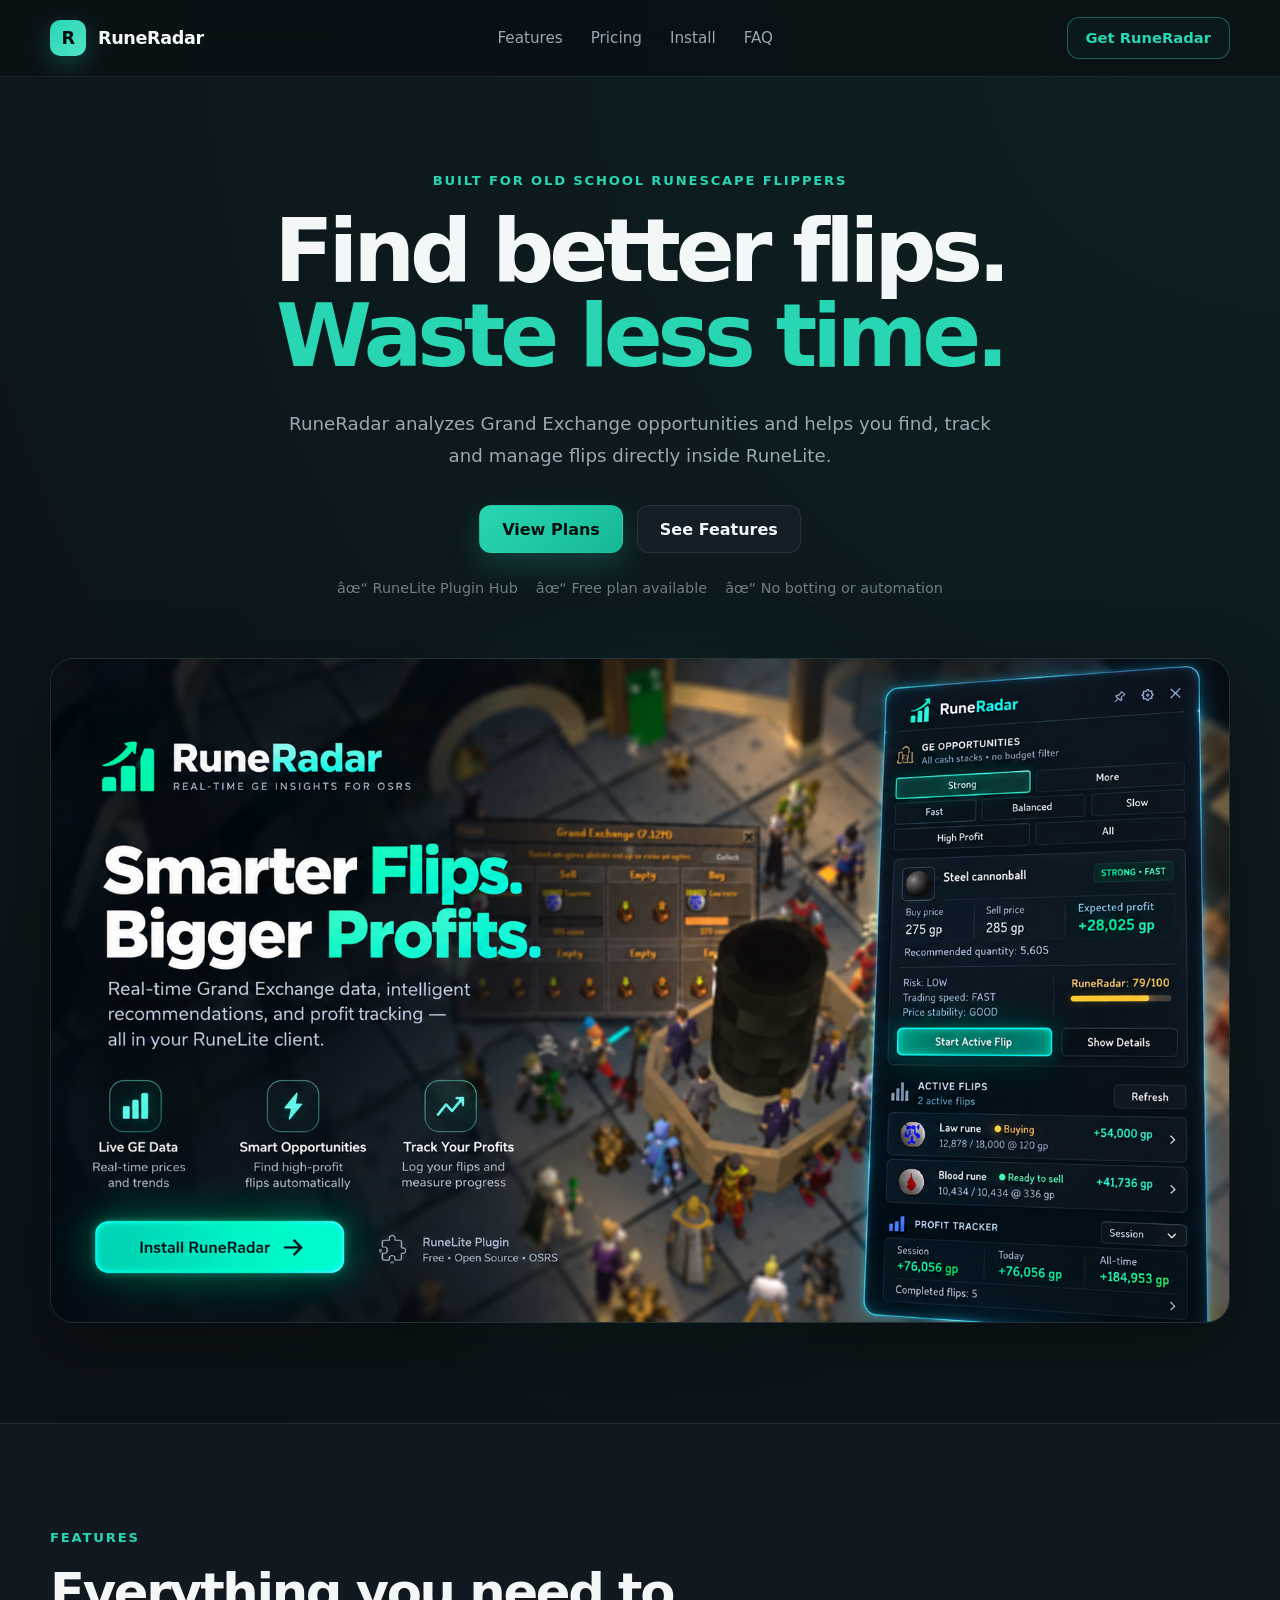
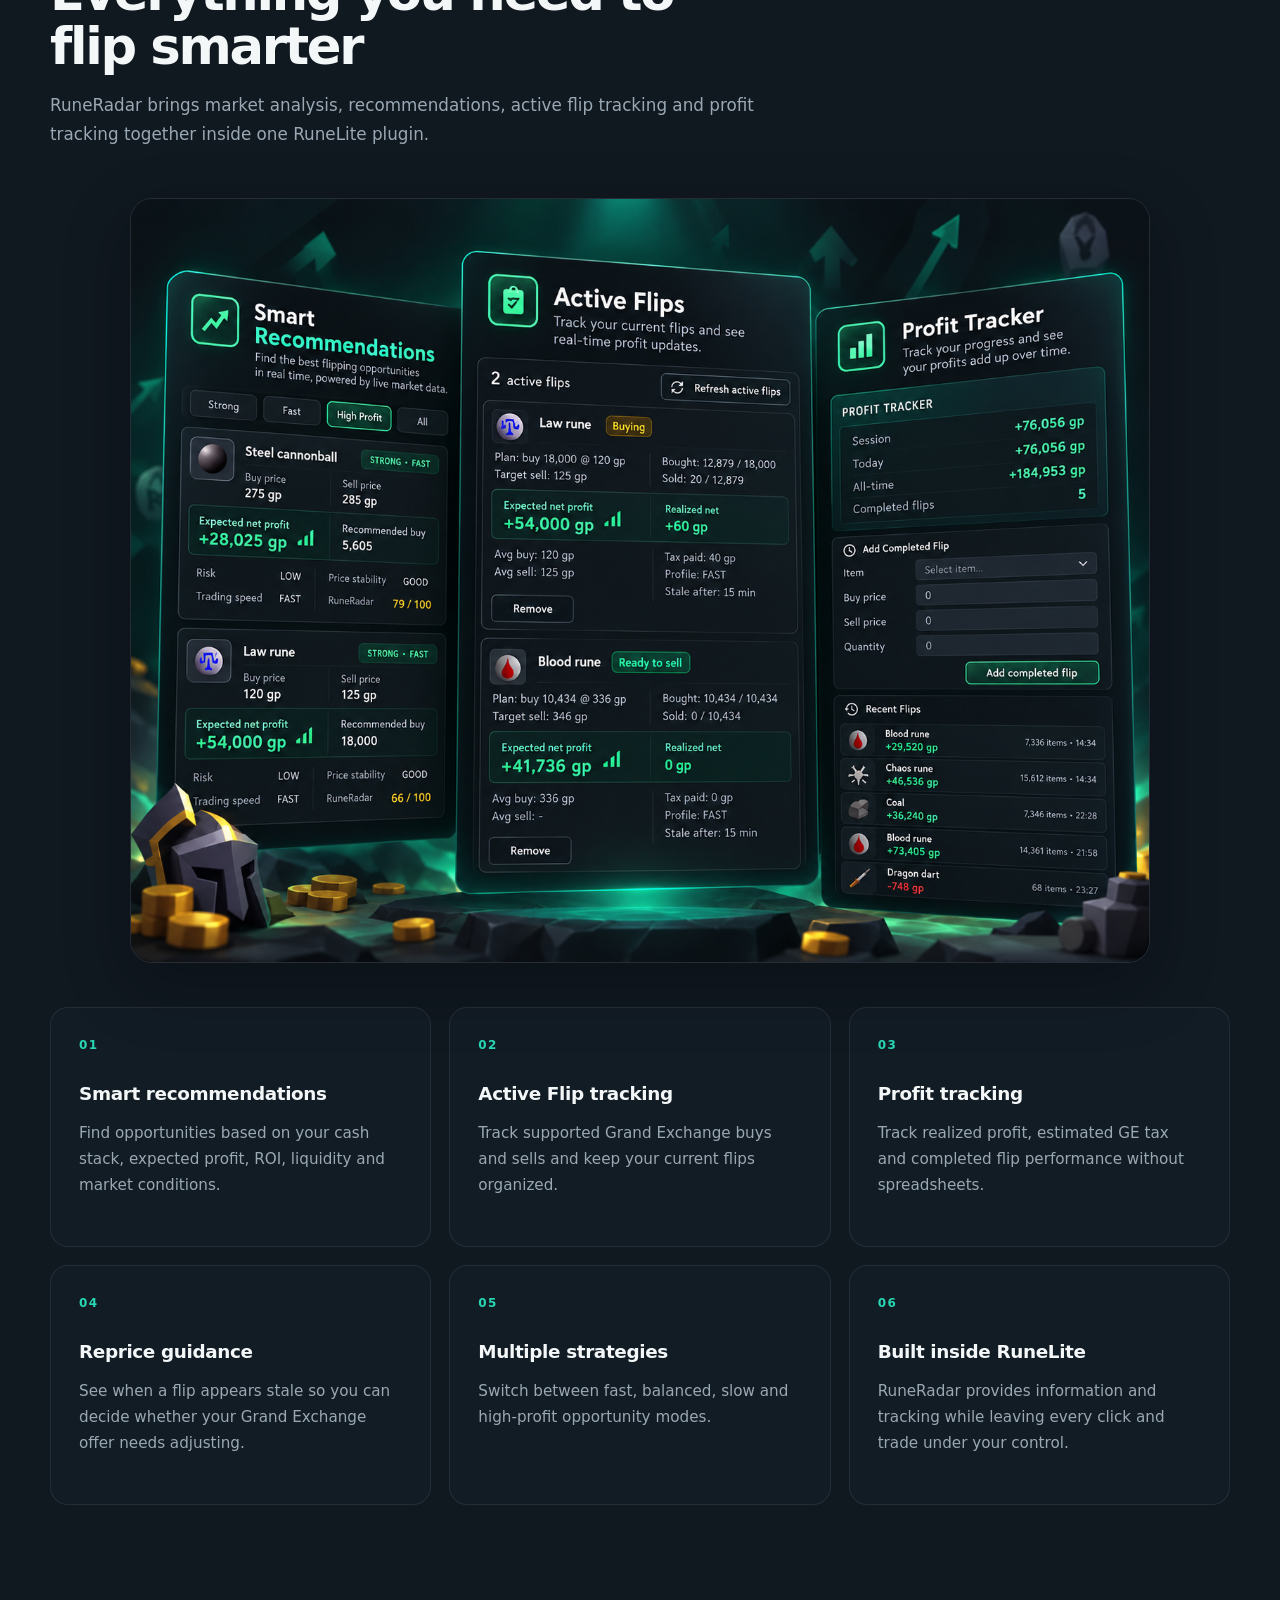
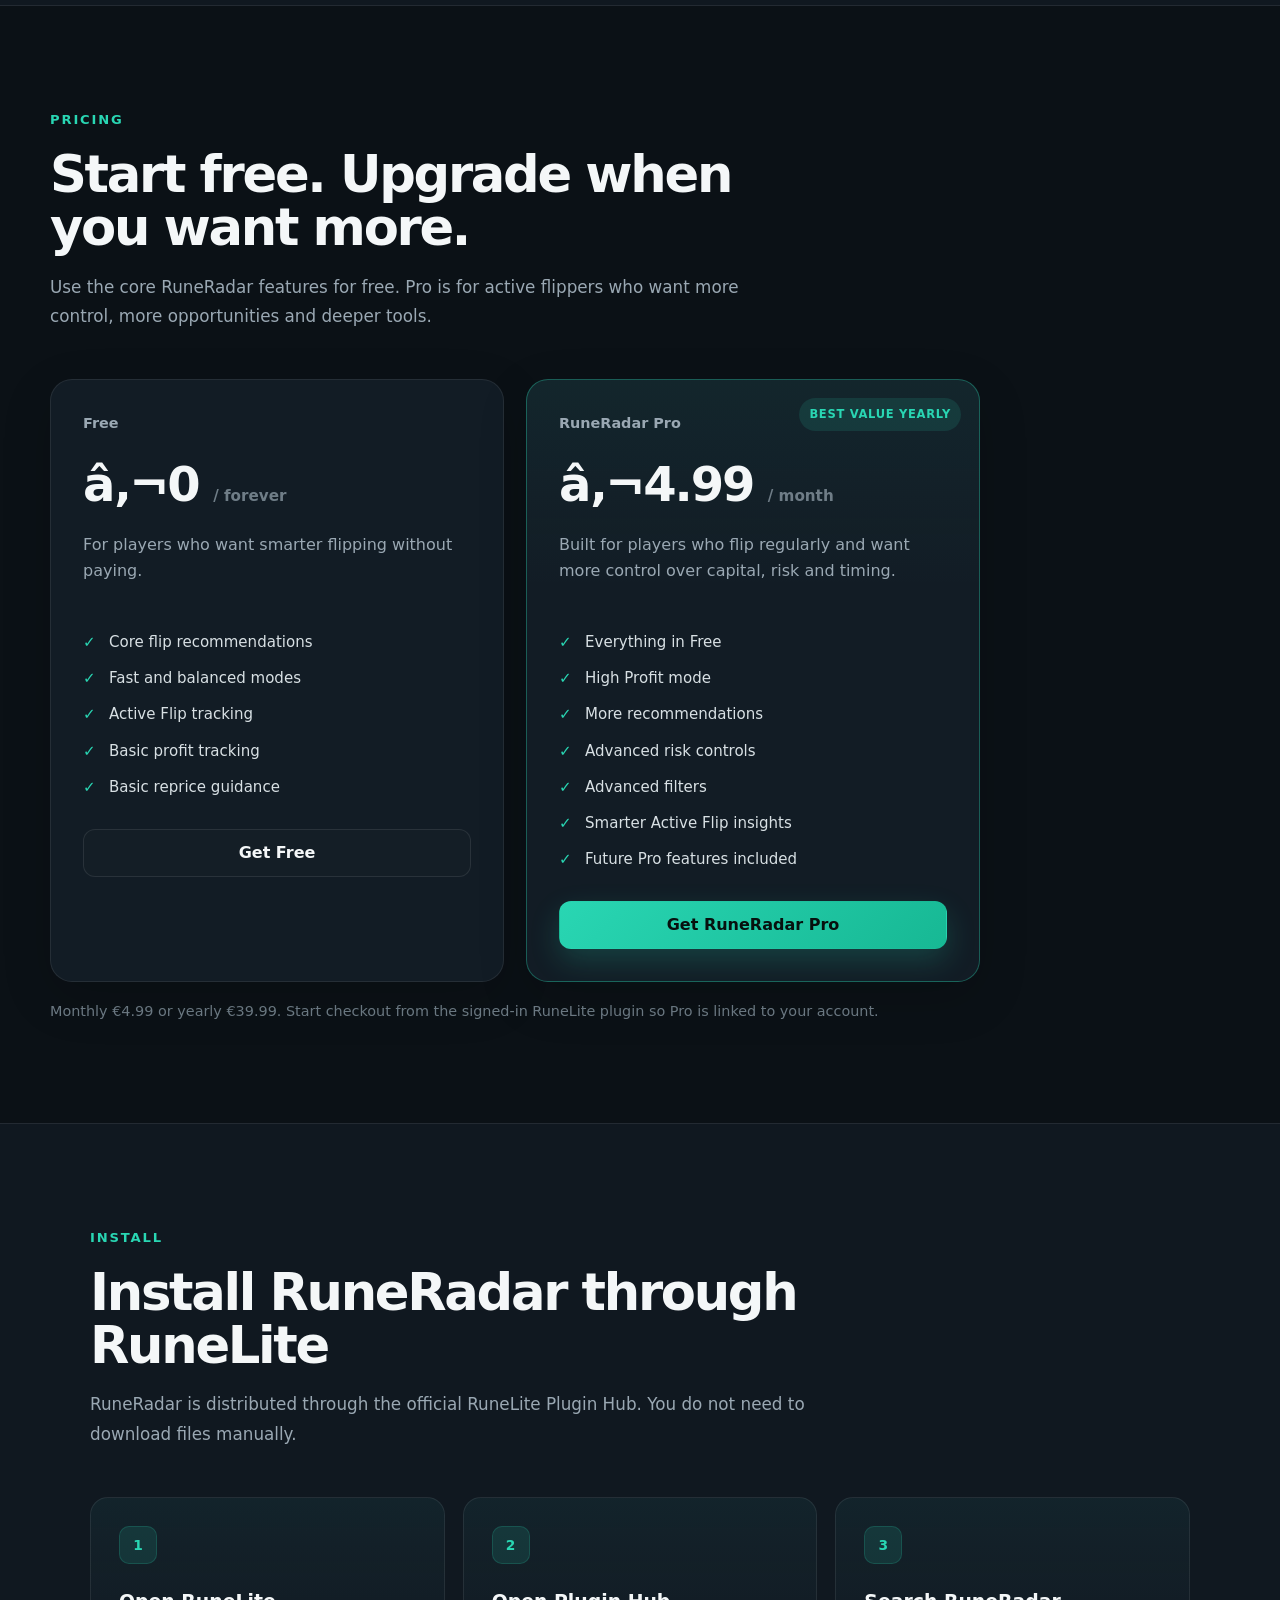
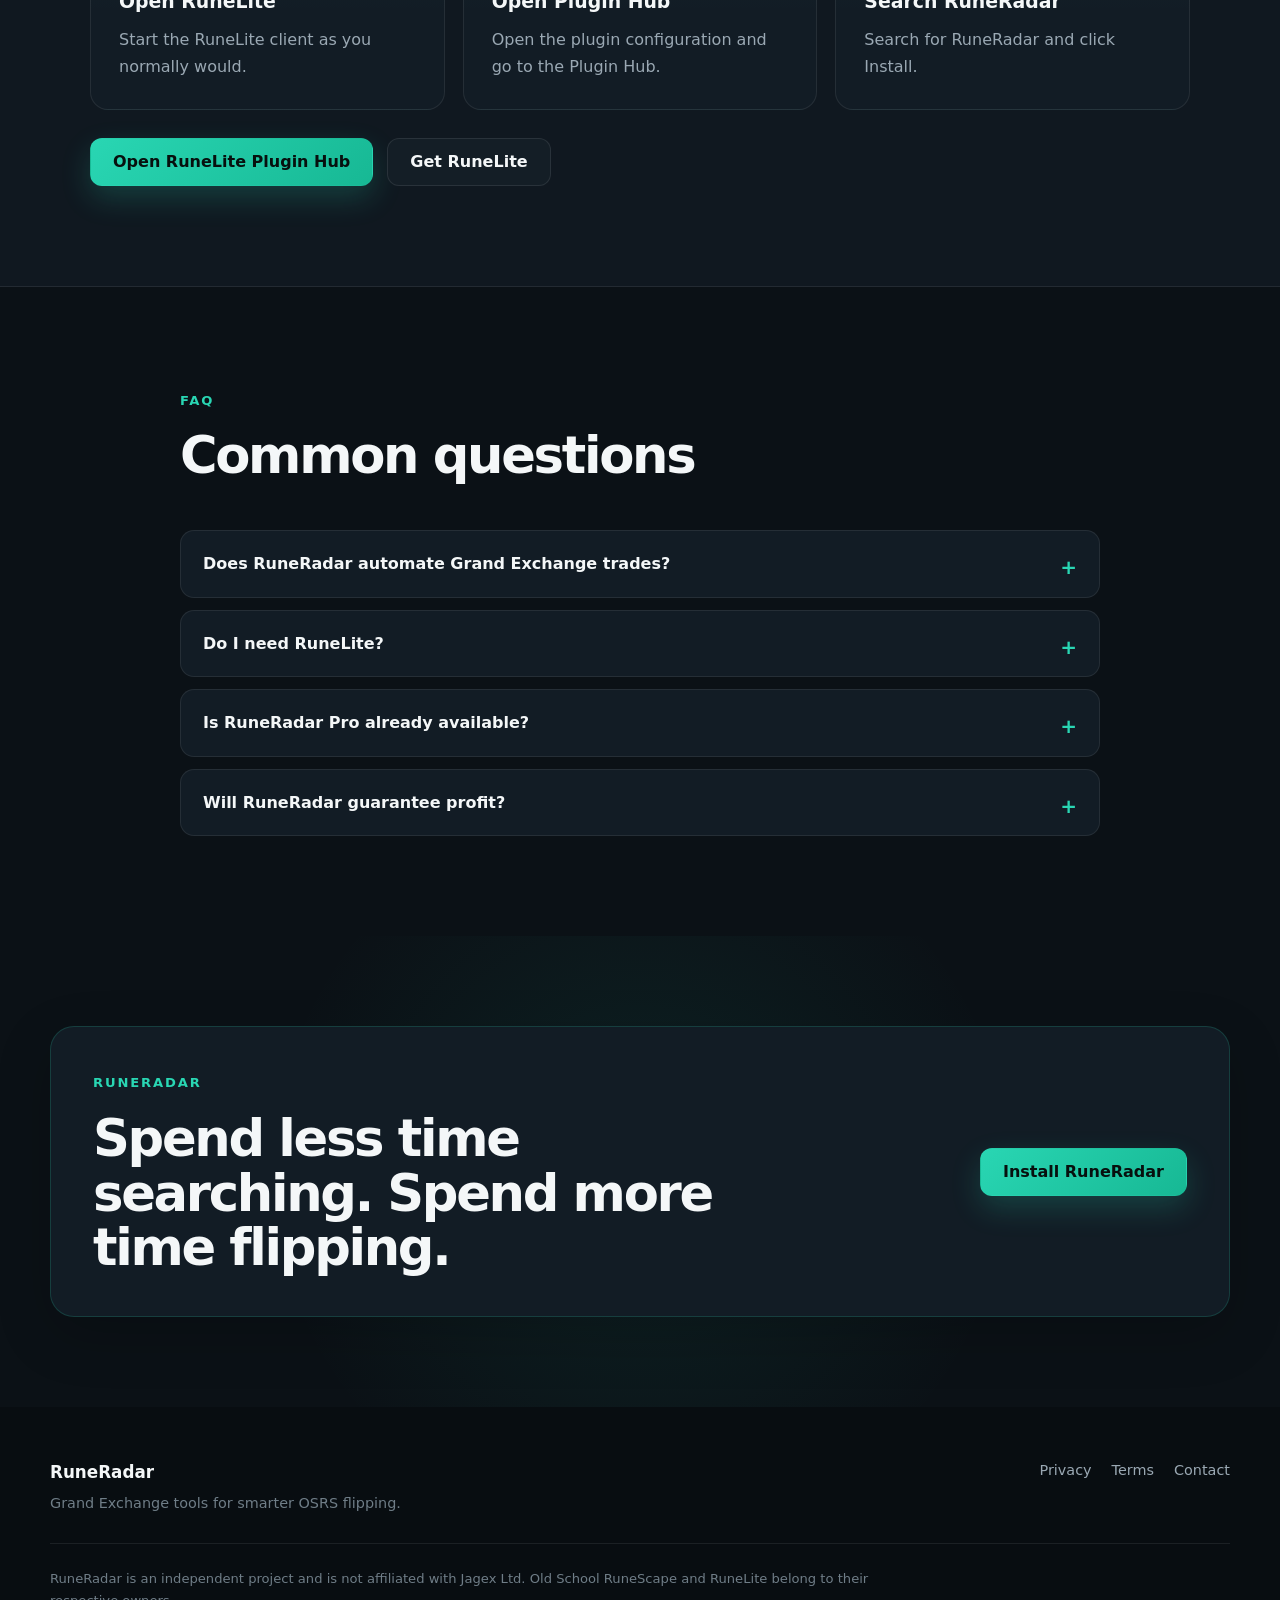
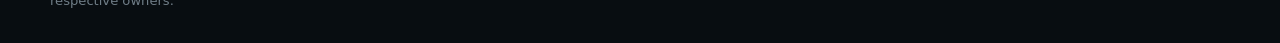
==== commit baea0967: "Add Paddle checkout flow" ====
--- a/index.html
+++ b/index.html
@@ -12,6 +12,7 @@
     >
 
     <link rel="stylesheet" href="styles.css">
+    <link rel="icon" type="image/svg+xml" href="assets/favicon.svg">
 </head>
 
 <body>
@@ -219,8 +220,8 @@
 
                     <p>
                         Use the core RuneRadar features for free.
-                        Pro is being built for active flippers who want
-                        more control, more opportunities and deeper tools.
+                        Pro is for active flippers who want more control,
+                        more opportunities and deeper tools.
                     </p>
 
                 </div>
@@ -262,7 +263,7 @@
                     <article class="price-card price-card-pro">
 
                         <div class="popular-badge">
-                            Coming Soon
+                            Best value yearly
                         </div>
 
                         <p class="price-name">
@@ -294,7 +295,7 @@
                             id="upgradeButton"
                             type="button"
                         >
-                            Join Pro Waitlist
+                            Get RuneRadar Pro
                         </button>
 
                     </article>
@@ -302,7 +303,8 @@
                 </div>
 
                 <p class="pricing-note">
-                    Pro is not live yet. Pricing and features may change before launch.
+                    Monthly €4.99 or yearly €39.99. Start checkout from the
+                    signed-in RuneLite plugin so Pro is linked to your account.
                 </p>
 
             </div>
@@ -525,3 +527,4 @@
 </body>
 </html>
 
+
--- a/styles.css
+++ b/styles.css
@@ -67,6 +67,134 @@
     font: inherit;
 }
 
+.checkout-page {
+    min-height: 100vh;
+    background:
+        radial-gradient(circle at 50% 0%, rgba(74, 197, 133, 0.13), transparent 36rem),
+        var(--bg);
+}
+
+.sandbox-badge {
+    display: inline-flex;
+    align-items: center;
+    border: 1px solid rgba(240, 194, 90, 0.5);
+    border-radius: 999px;
+    padding: 0.45rem 0.8rem;
+    color: var(--gold);
+    font-size: 0.78rem;
+    font-weight: 700;
+    letter-spacing: 0.05em;
+    text-transform: uppercase;
+}
+
+.checkout-main {
+    padding: 7rem 0 5rem;
+}
+
+.checkout-shell {
+    max-width: 960px;
+}
+
+.checkout-heading {
+    max-width: 690px;
+    margin: 0 auto 1.5rem;
+    text-align: center;
+}
+
+.checkout-heading h1 {
+    margin: 0.4rem 0 1rem;
+}
+
+.checkout-status {
+    max-width: 720px;
+    margin: 0 auto 1.5rem;
+    border: 1px solid rgba(255, 255, 255, 0.12);
+    border-radius: 12px;
+    padding: 0.9rem 1rem;
+    background: rgba(255, 255, 255, 0.04);
+    color: #dce5df;
+    text-align: center;
+}
+
+.checkout-status:empty {
+    display: none;
+}
+
+.checkout-status-success {
+    border-color: rgba(41, 214, 179, 0.42);
+    background: var(--accent-soft);
+    color: var(--accent);
+}
+
+.checkout-status-error {
+    border-color: rgba(235, 94, 94, 0.45);
+    background: rgba(235, 94, 94, 0.1);
+    color: #ffaaaa;
+}
+
+.checkout-plans {
+    display: grid;
+    grid-template-columns: repeat(2, minmax(0, 1fr));
+    gap: 1.25rem;
+    margin: 2rem 0;
+}
+
+.checkout-plans[hidden] {
+    display: none !important;
+}
+
+.checkout-plan {
+    position: relative;
+    border: 1px solid rgba(255, 255, 255, 0.12);
+    border-radius: 18px;
+    padding: 1.5rem;
+    background: rgba(31, 40, 34, 0.93);
+    box-shadow: 0 20px 55px rgba(0, 0, 0, 0.24);
+}
+
+.checkout-plan-featured {
+    border-color: rgba(41, 214, 179, 0.5);
+}
+
+.checkout-plan .popular-badge {
+    position: absolute;
+    top: -0.75rem;
+    right: 1rem;
+}
+
+.checkout-benefits {
+    max-width: 720px;
+    margin: 2.5rem auto 1rem;
+    border-top: 1px solid rgba(255, 255, 255, 0.1);
+    padding-top: 1.5rem;
+}
+
+.checkout-benefits h2 {
+    font-size: 1.25rem;
+}
+
+.checkout-benefits li {
+    margin: 0.55rem 0;
+}
+
+.checkout-footnote {
+    max-width: 720px;
+    margin: 1.5rem auto 0;
+    color: #99a49d;
+    font-size: 0.86rem;
+    text-align: center;
+}
+
+@media (max-width: 720px) {
+    .checkout-plans {
+        grid-template-columns: 1fr;
+    }
+
+    .checkout-main {
+        padding-top: 6rem;
+    }
+}
+
 img {
     max-width: 100%;
 }
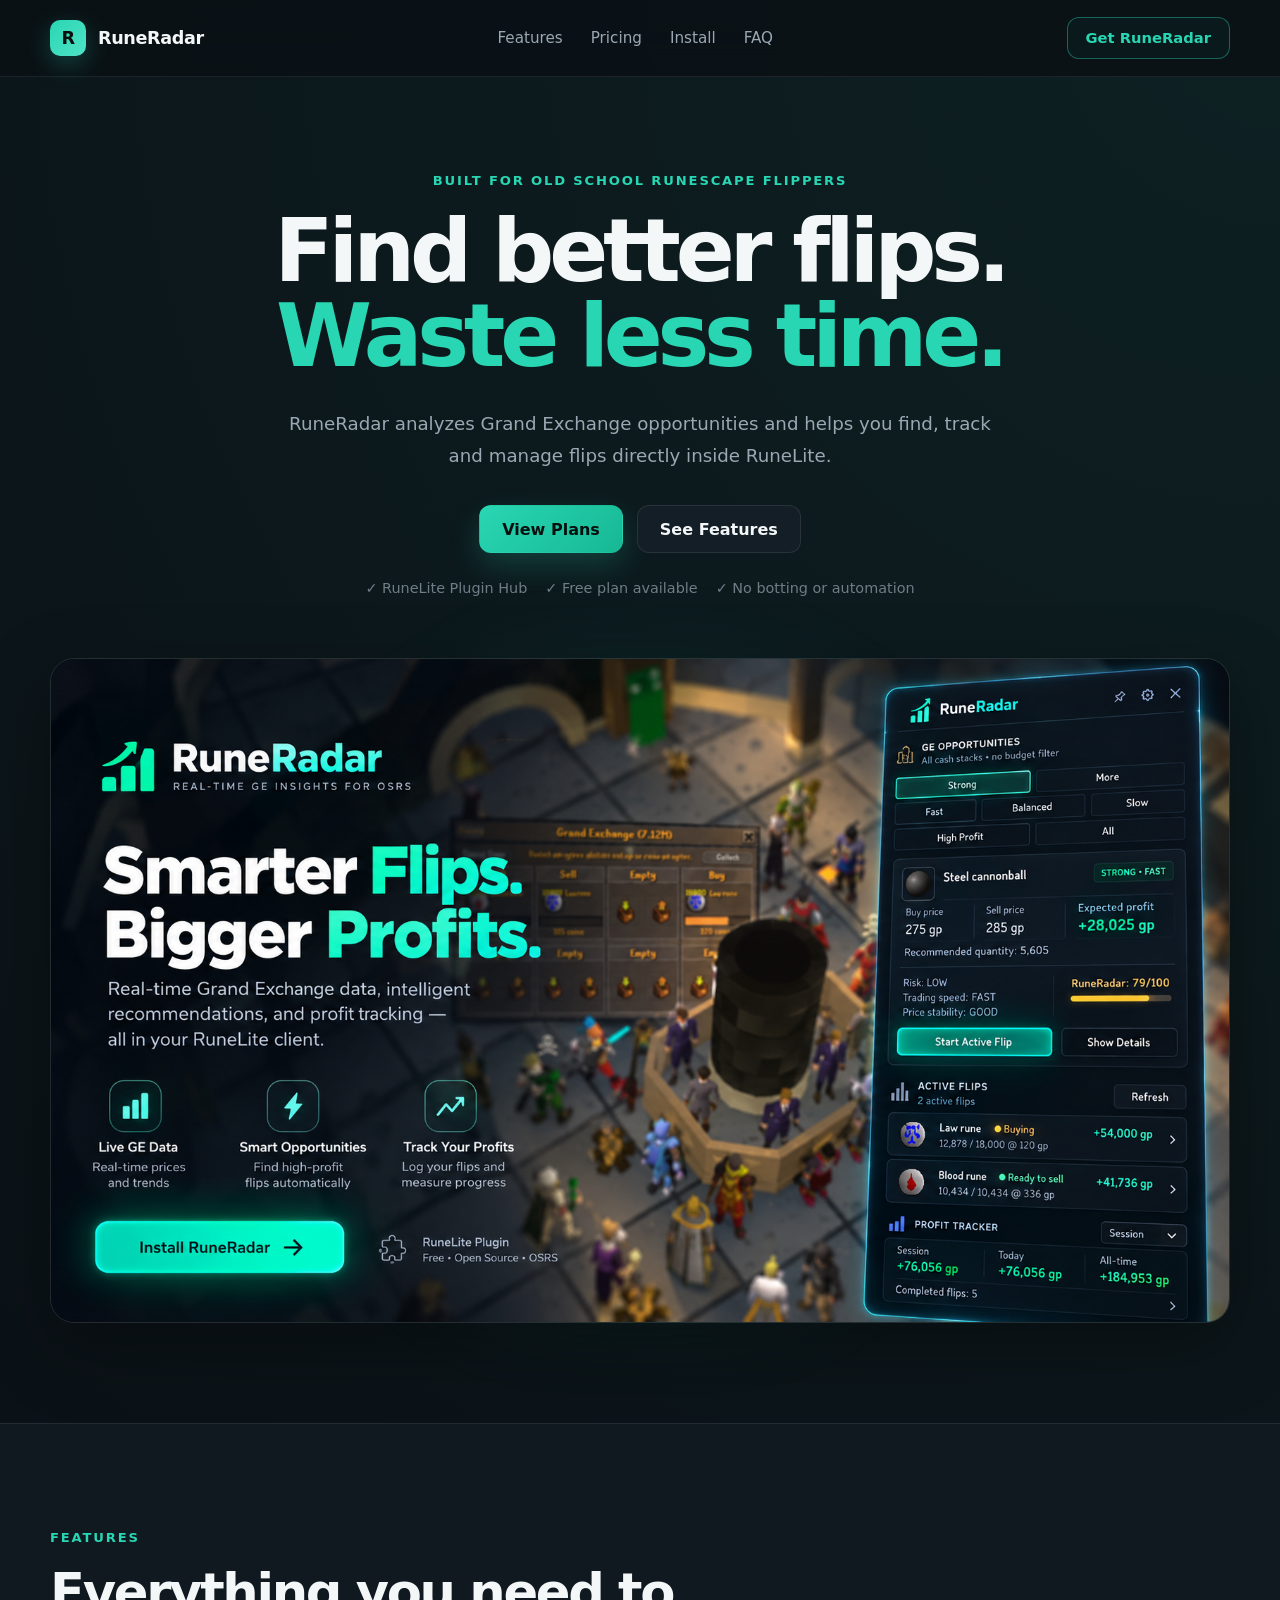
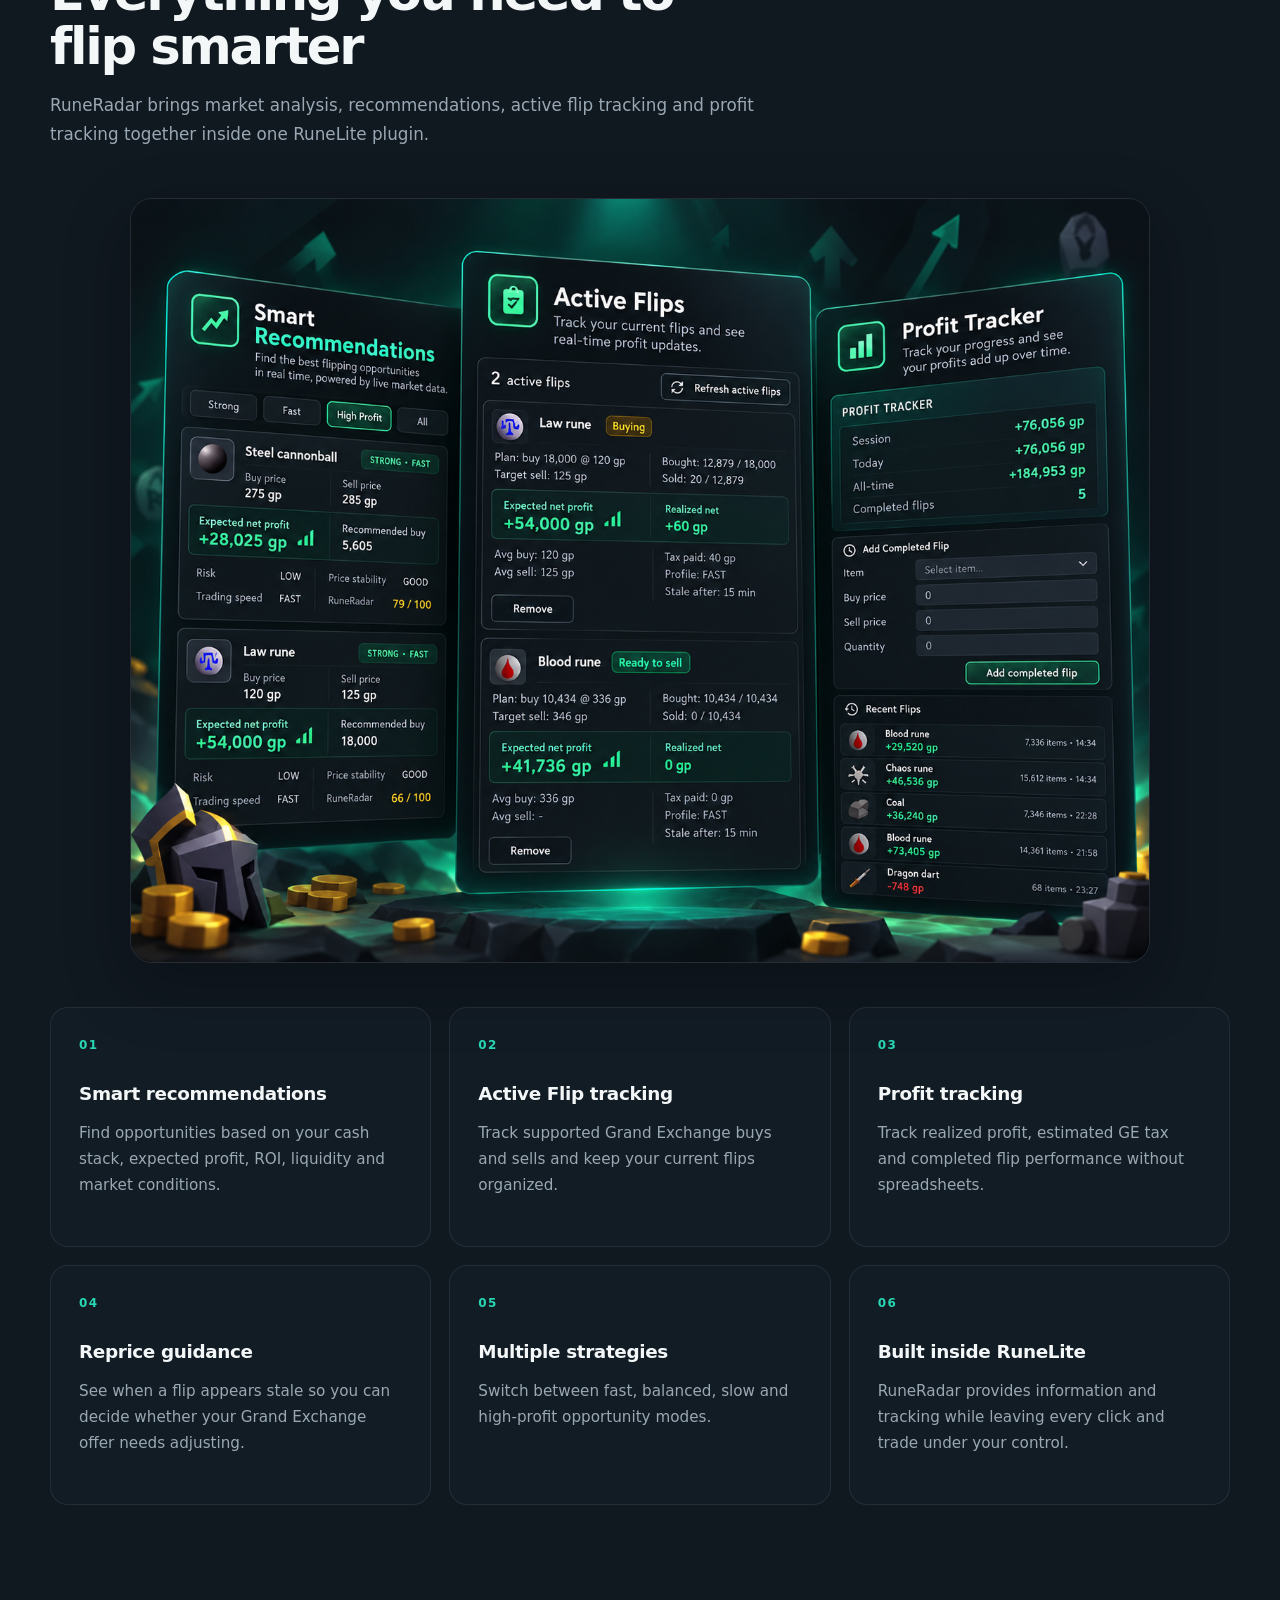
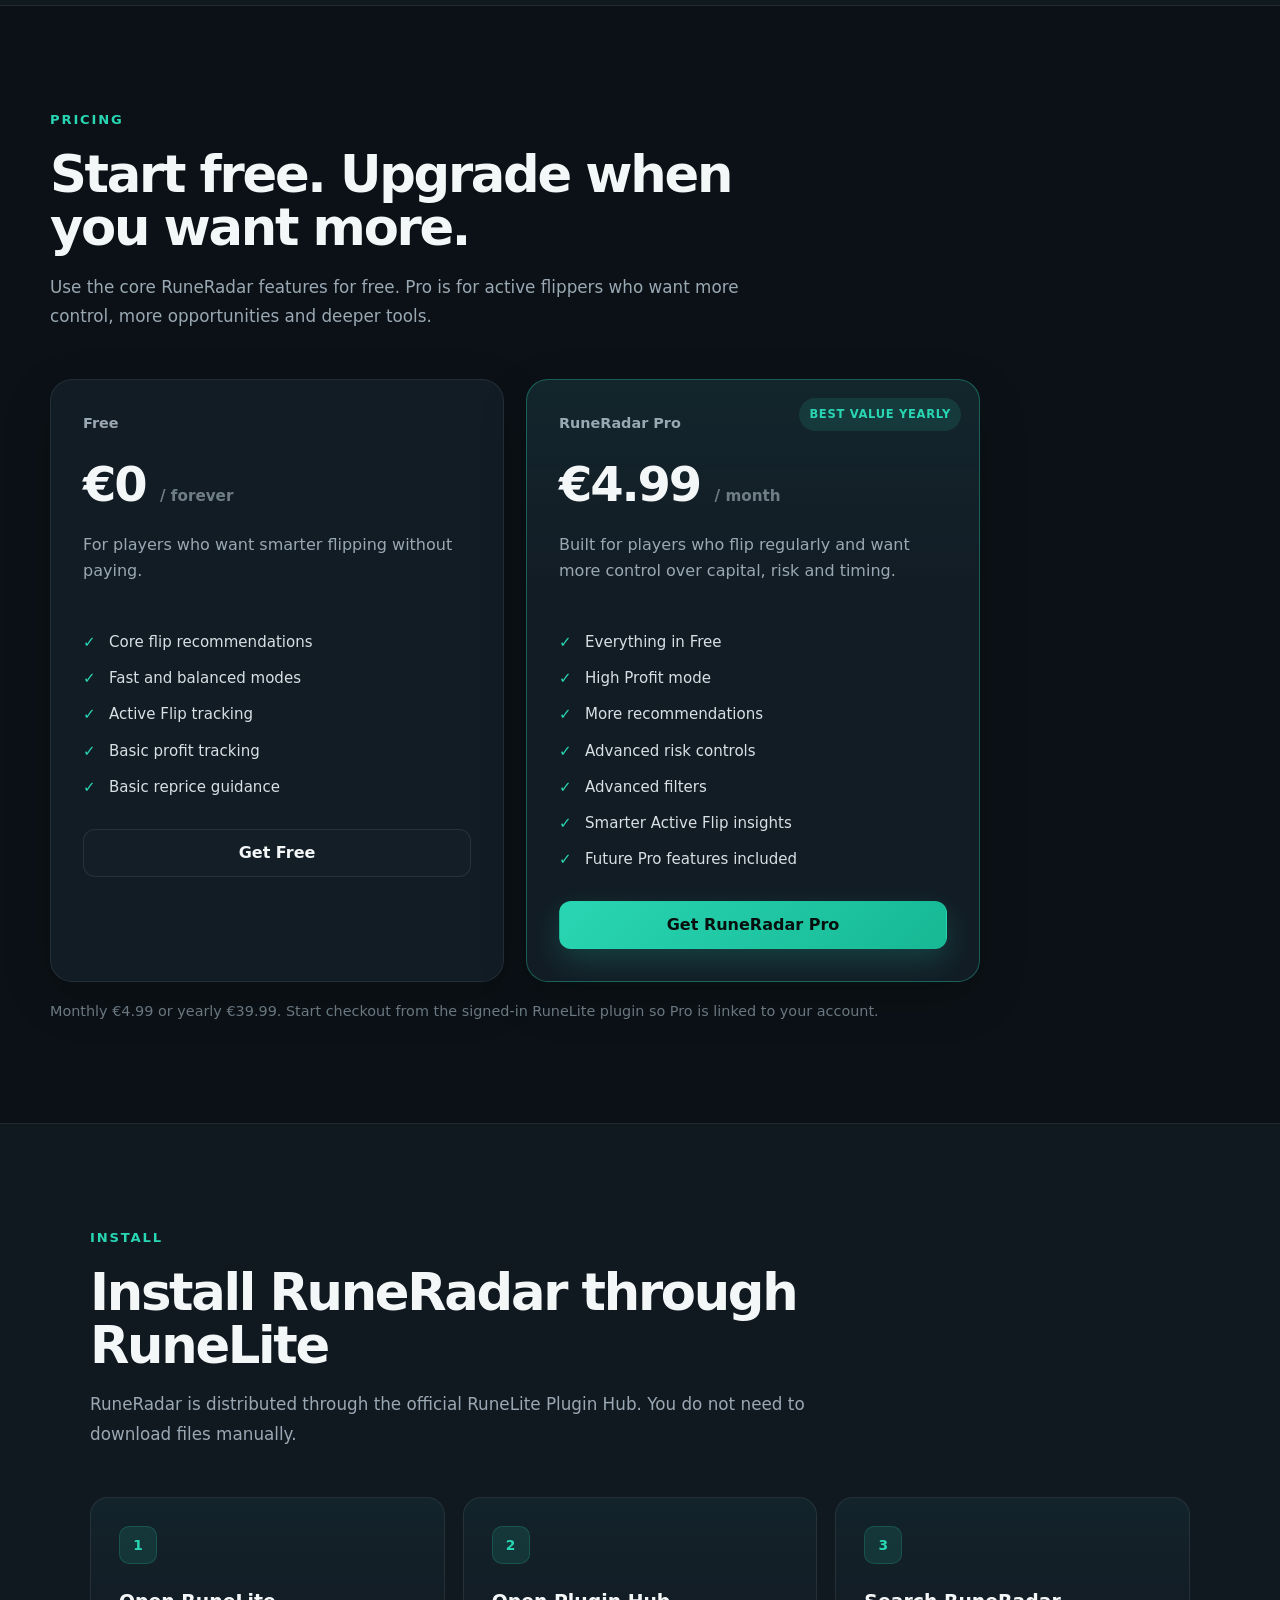
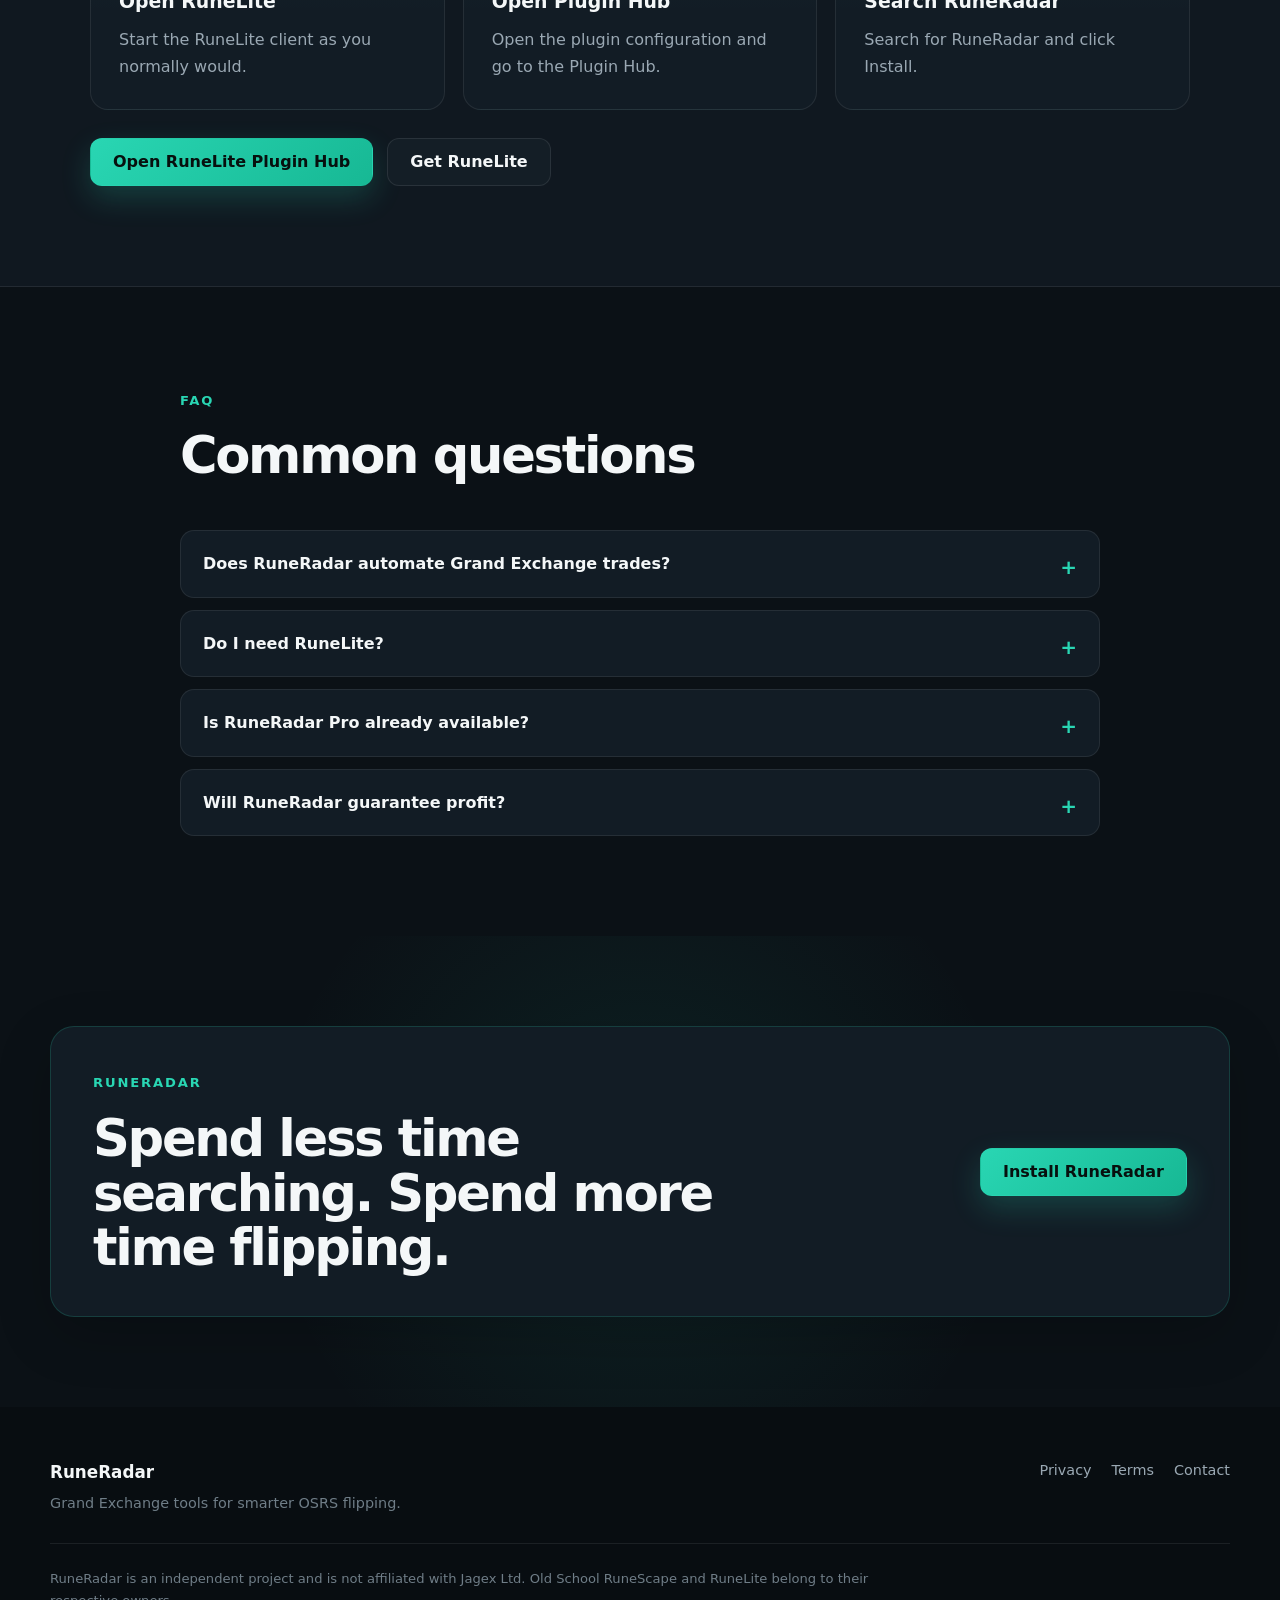
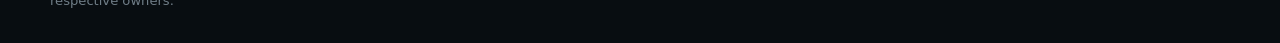
==== commit b134e972: "Fix website UTF-8 mojibake" ====
--- a/index.html
+++ b/index.html
@@ -75,9 +75,9 @@
                     </div>
 
                     <div class="hero-notes">
-                        <span>âœ“ RuneLite Plugin Hub</span>
-                        <span>âœ“ Free plan available</span>
-                        <span>âœ“ No botting or automation</span>
+                        <span>✓ RuneLite Plugin Hub</span>
+                        <span>✓ Free plan available</span>
+                        <span>✓ No botting or automation</span>
                     </div>
 
                 </div>
@@ -235,7 +235,7 @@
                         </p>
 
                         <div class="price">
-                            â‚¬0
+                            €0
                             <span>/ forever</span>
                         </div>
 
@@ -271,7 +271,7 @@
                         </p>
 
                         <div class="price">
-                            â‚¬4.99
+                            €4.99
                             <span>/ month</span>
                         </div>
 
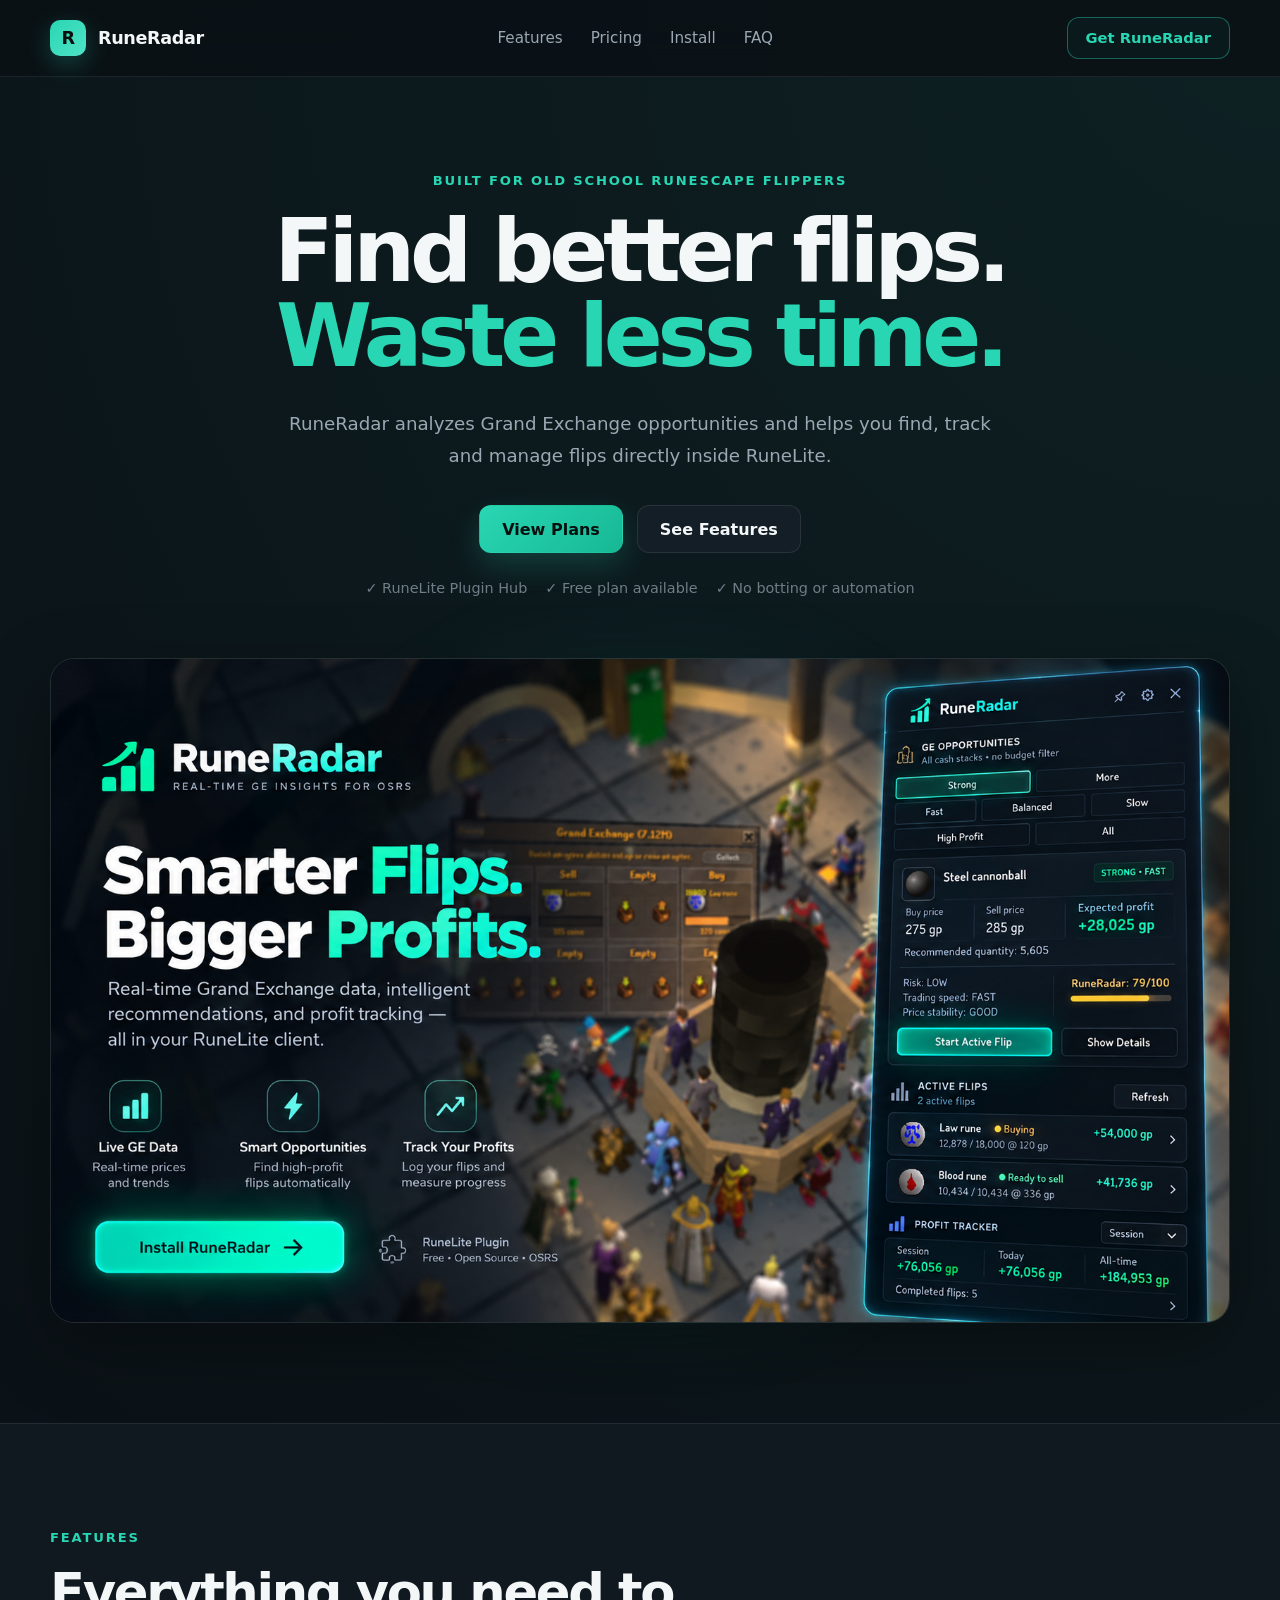
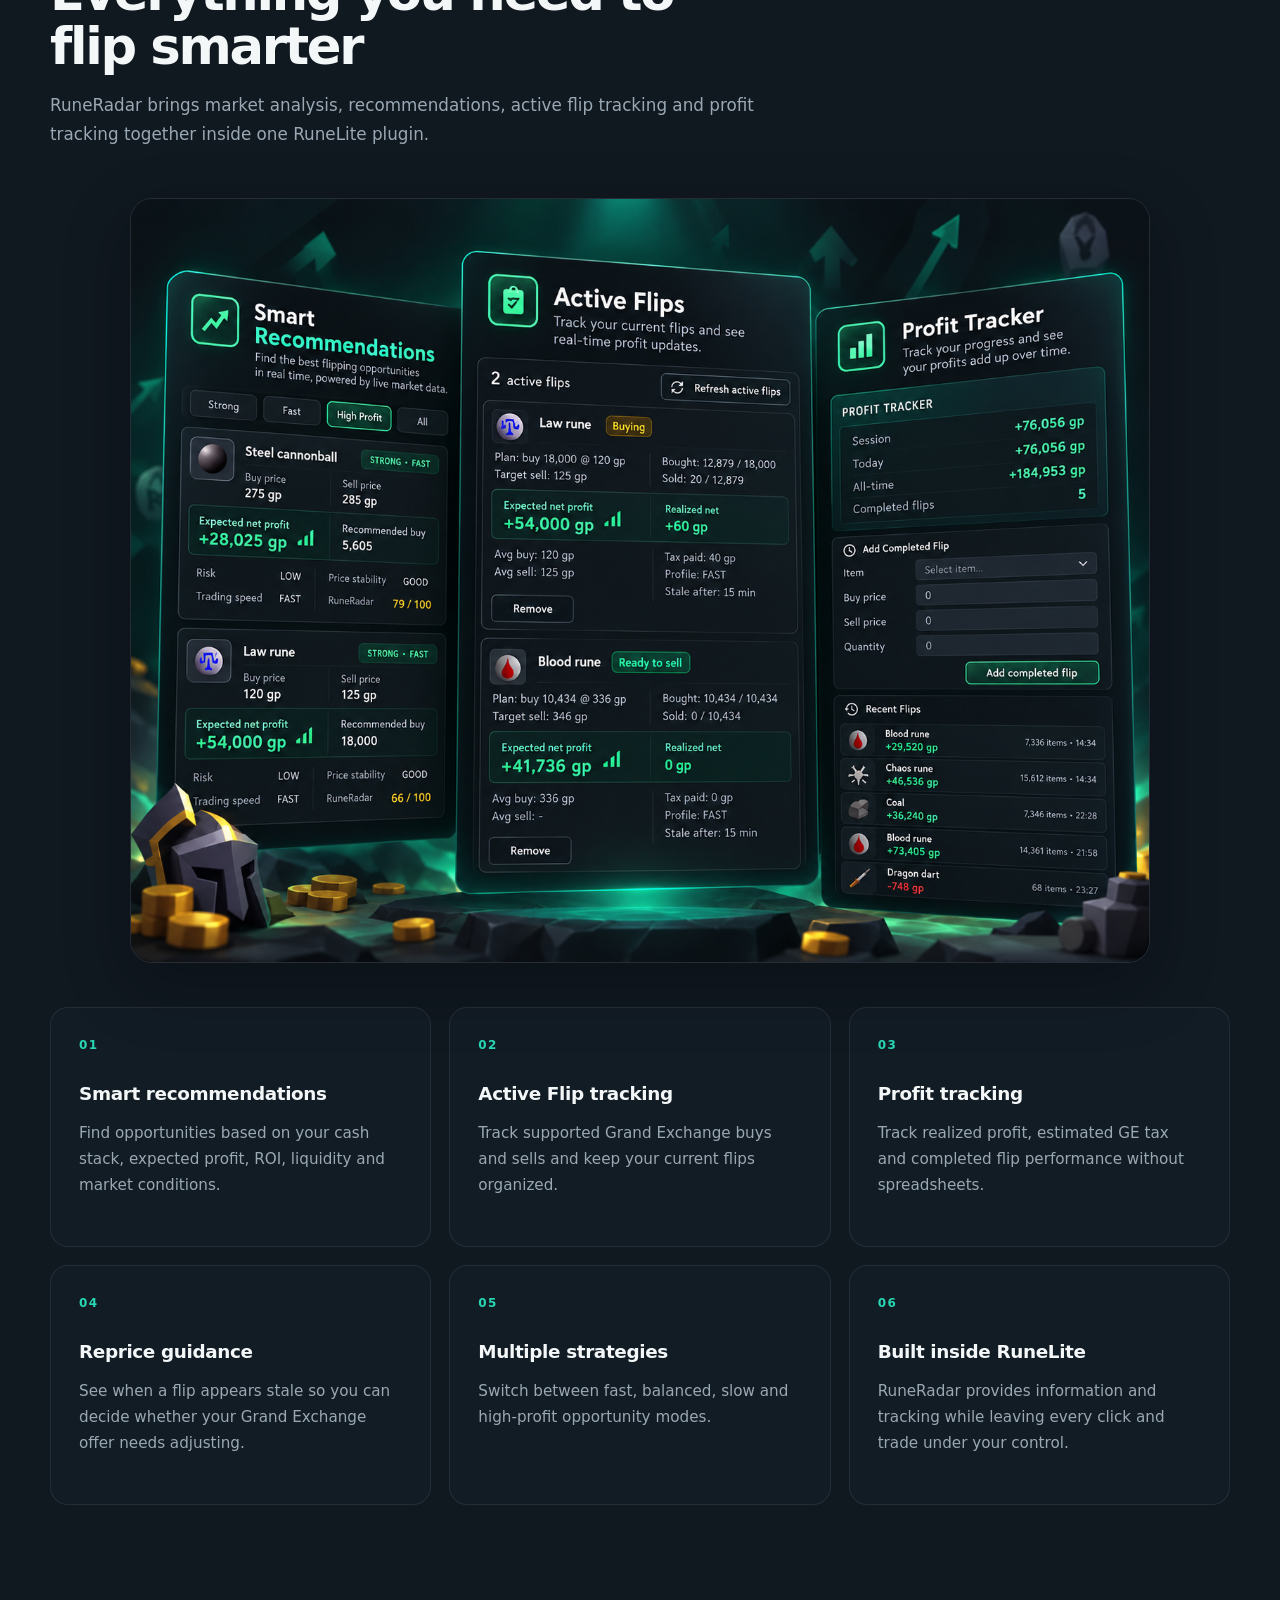
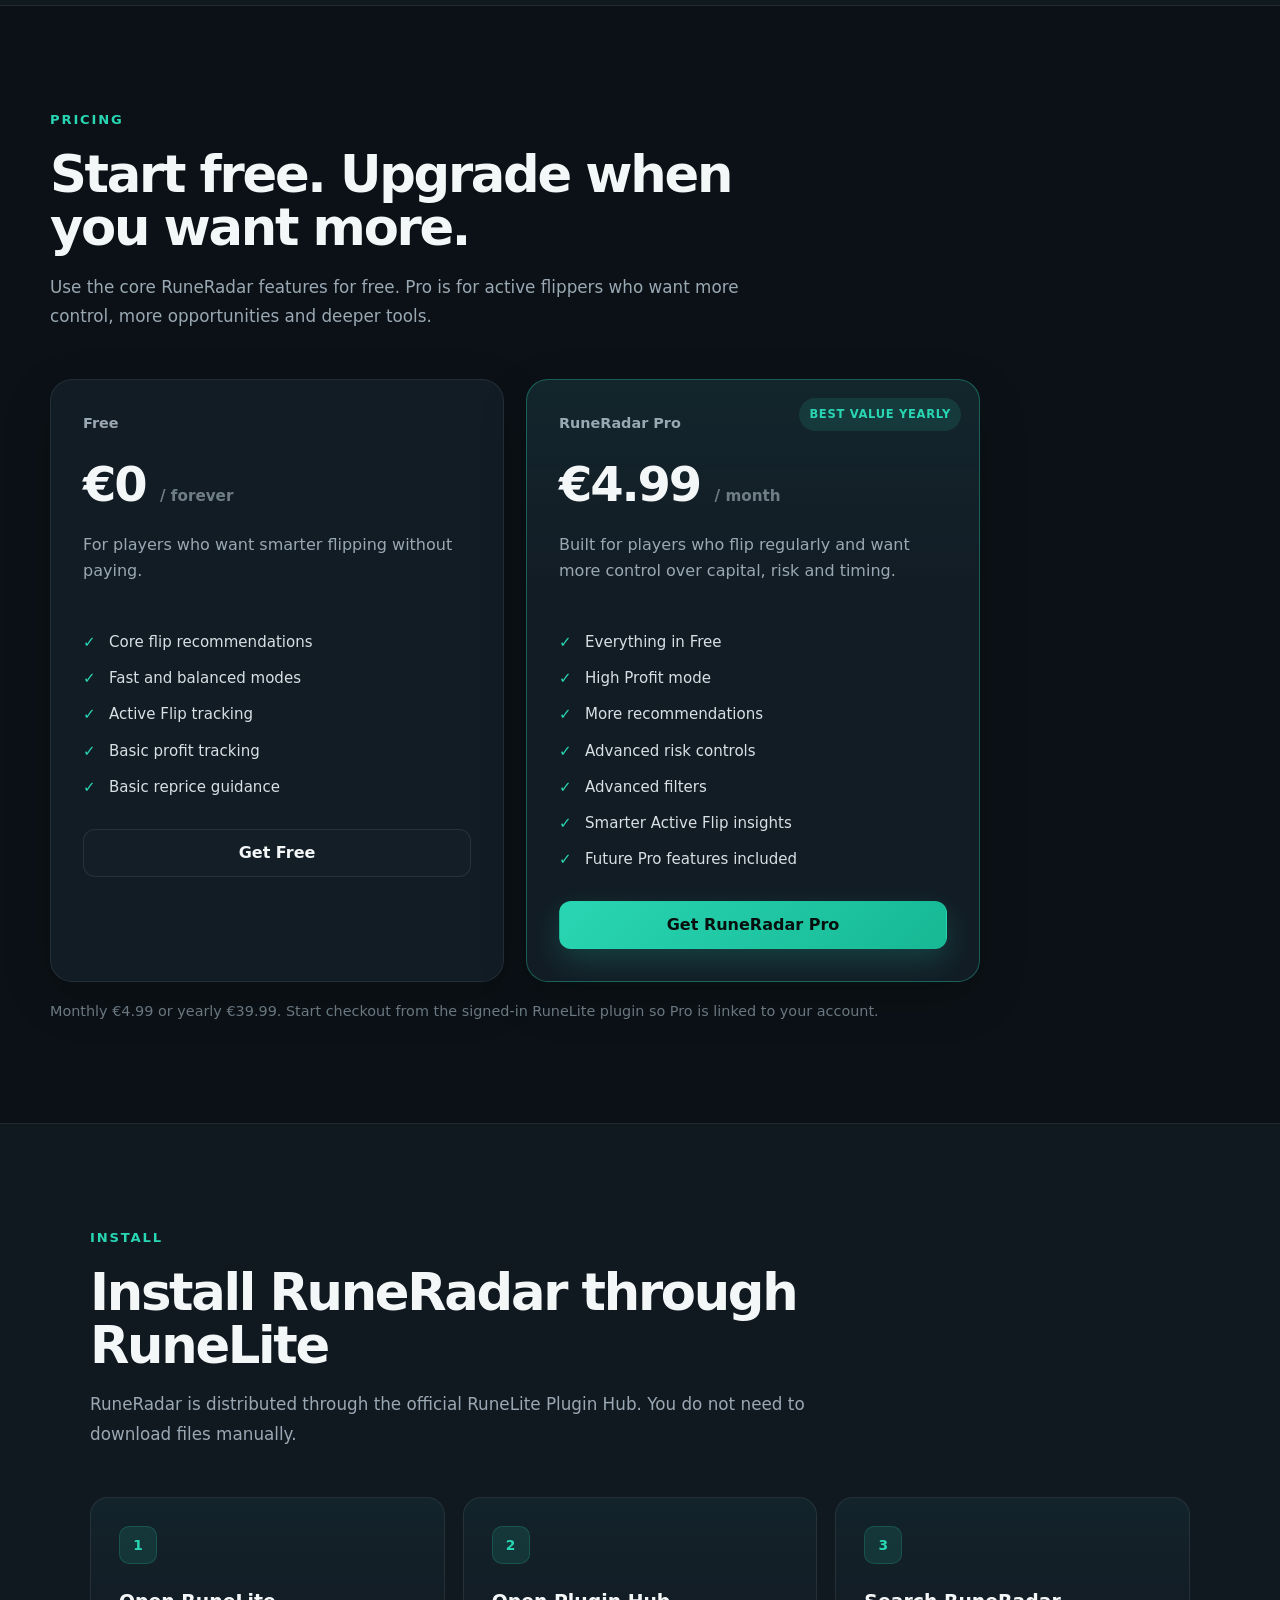
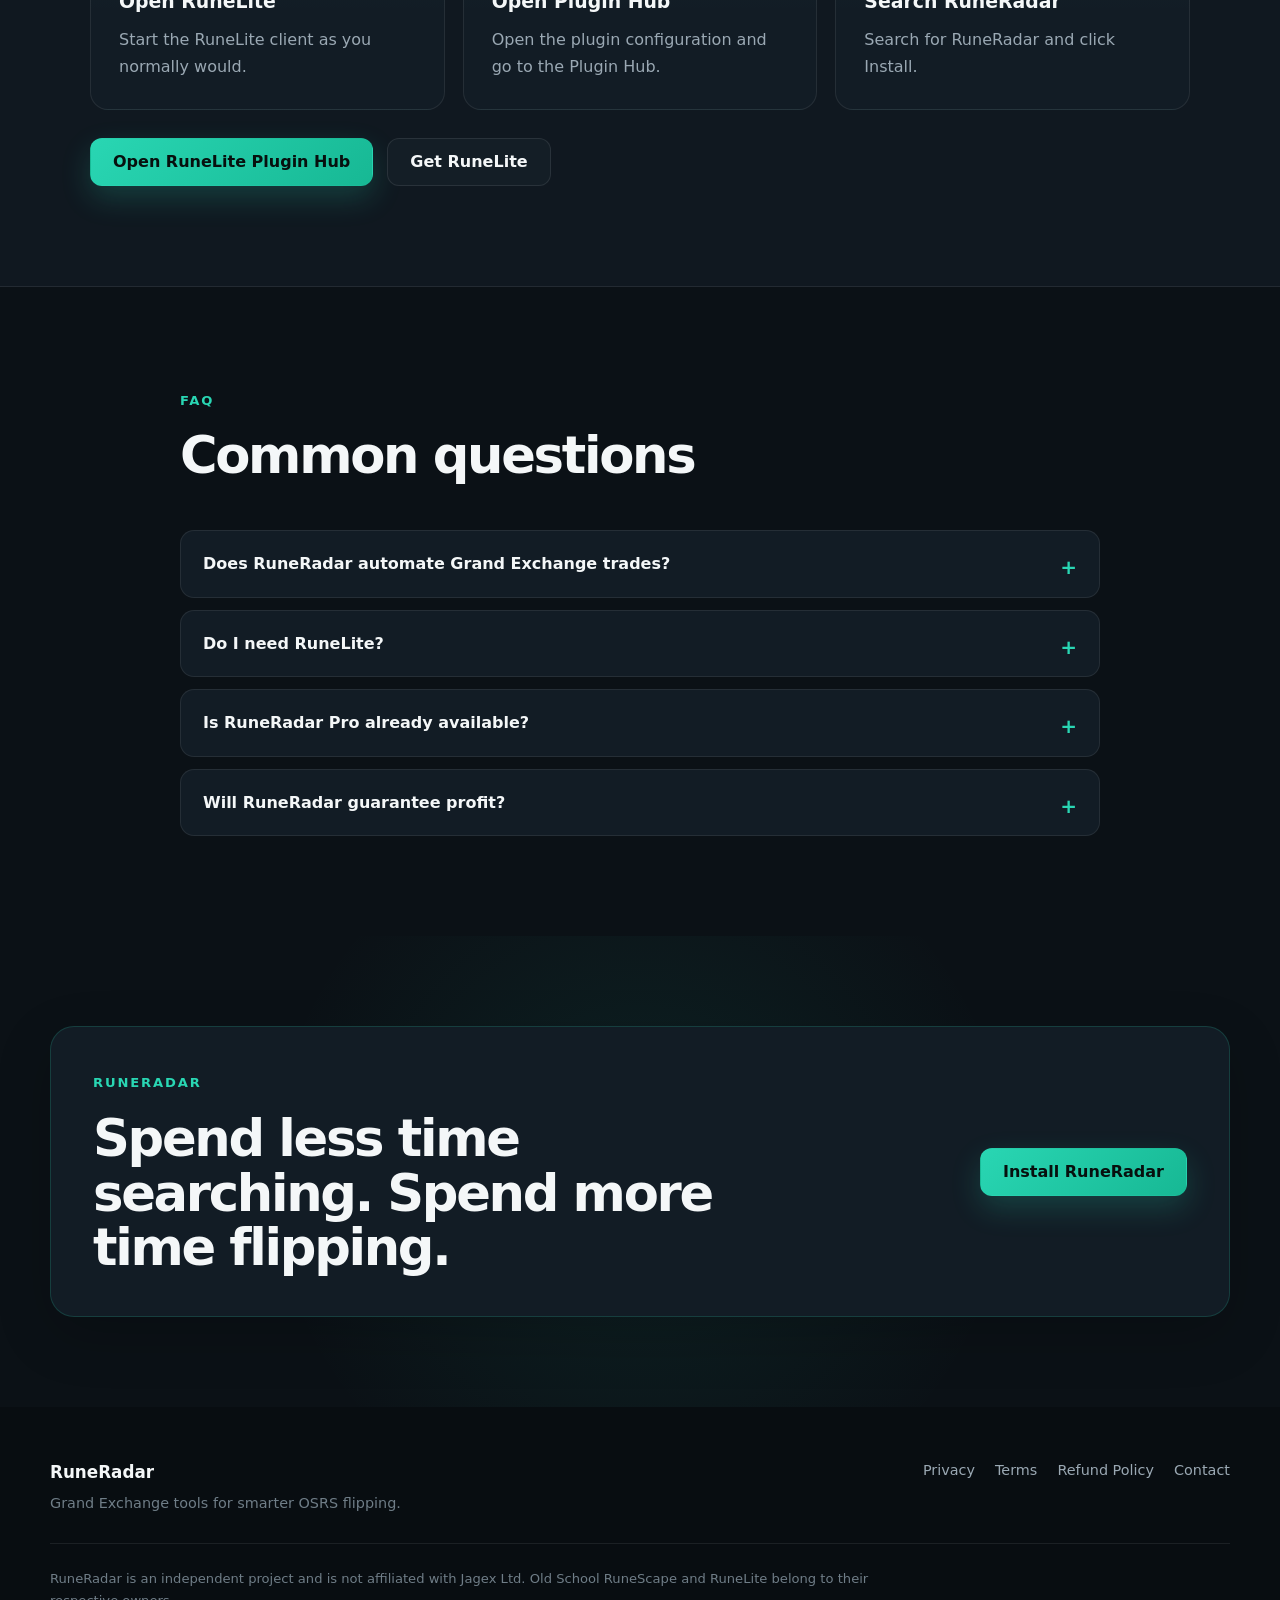
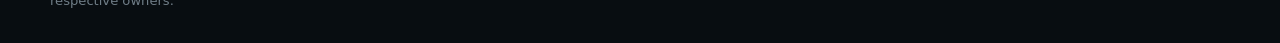
==== commit 8846af5c: "Publish Pro subscription terms and 14-day refund policy" ====
--- a/index.html
+++ b/index.html
@@ -505,6 +505,7 @@
             <div class="footer-links">
                 <a href="privacy.html">Privacy</a>
                 <a href="terms.html">Terms</a>
+                <a href="refund.html">Refund Policy</a>
                 <a href="contact.html">Contact</a>
             </div>
 
